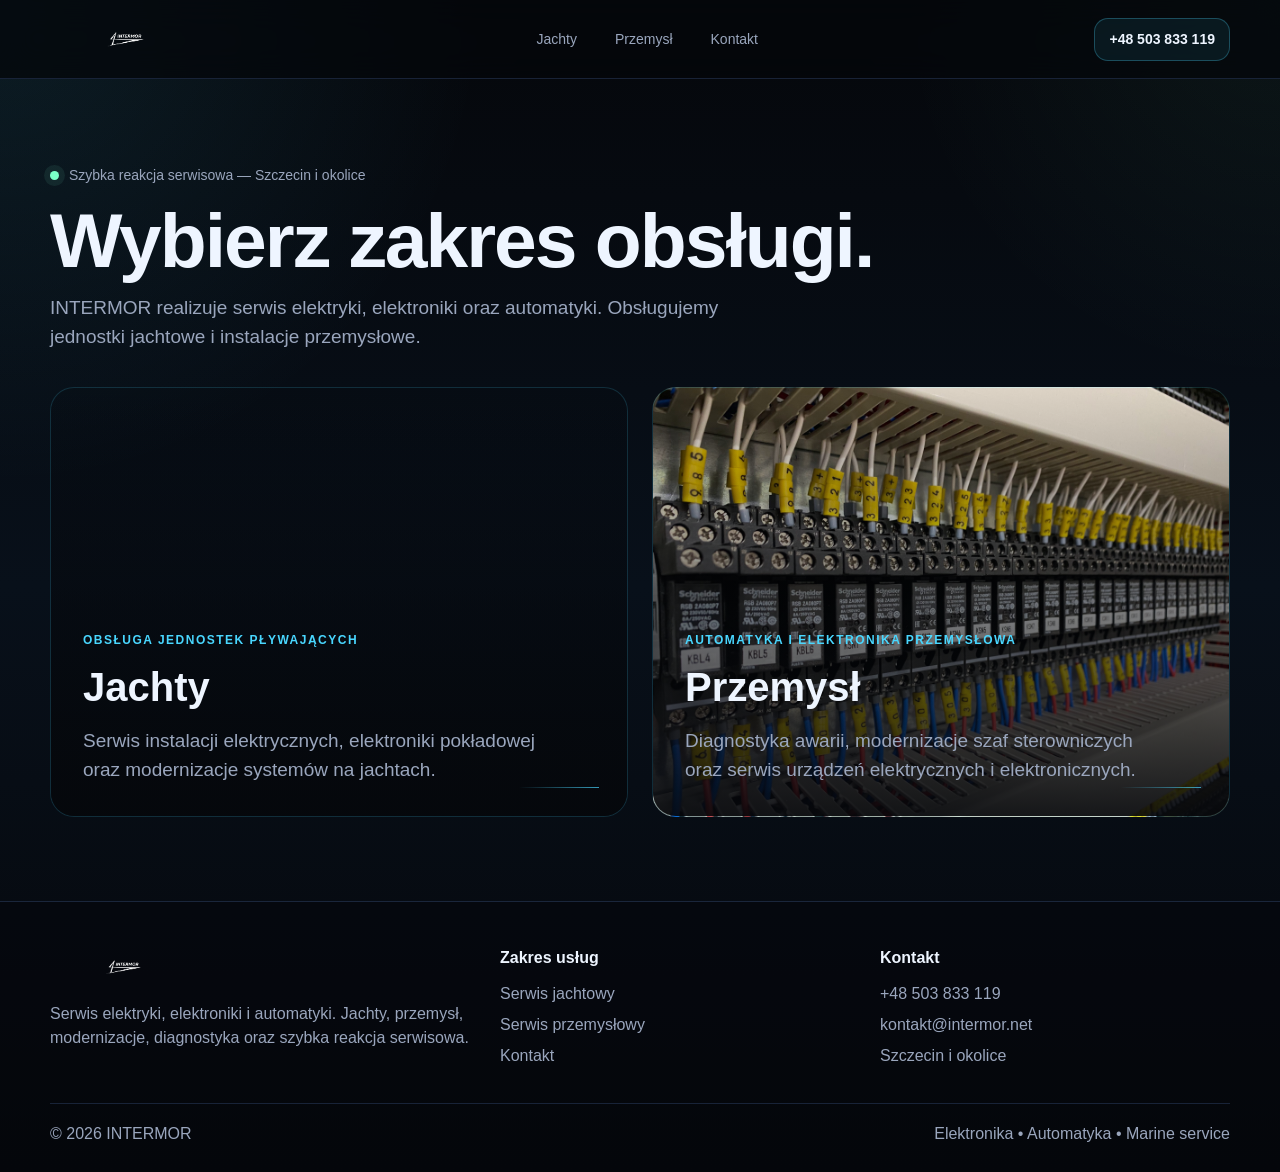
==== index.html @ e2432058 "Refactor header and footer for branding and clarity Updated branding and service descriptions in the" ====
<!DOCTYPE html>
<html lang="pl">
<head>
  <meta charset="UTF-8">
  <meta name="viewport" content="width=device-width,initial-scale=1">
  <title>INTERMOR — serwis jachtowy i przemysłowy Szczecin</title>
  <meta name="description" content="INTERMOR — serwis elektryki, elektroniki i automatyki w Szczecinie. Obsługa jachtów oraz przemysłu.">
  <link rel="stylesheet" href="styles.css">
  <link rel="icon" href="logo.png">
</head>
<body>

<header class="topbar">
  <div class="container nav">

    <a class="brand" href="index.html" aria-label="INTERMOR">
      <img src="logo.png" alt="INTERMOR">
    </a>

    <nav class="menu">
      <a href="jachty.html">Jachty</a>
      <a href="przemysl.html">Przemysł</a>
      <a href="kontakt.html">Kontakt</a>
    </nav>

    <div class="nav-contact">
      <a class="nav-phone" href="tel:+48503833119">+48 503 833 119</a>
    </div>

  </div>
</header>

<main class="hero">
  <div class="container">

    <div class="hero-top">
      <span class="status-dot"></span>
      <span>Szybka reakcja serwisowa — Szczecin i okolice</span>
    </div>

    <h1>Wybierz zakres obsługi.</h1>

    <p>
      INTERMOR realizuje serwis elektryki, elektroniki oraz automatyki.
      Obsługujemy jednostki jachtowe i instalacje przemysłowe.
    </p>

    <div class="choice-grid">

      <a class="choice yacht" href="jachty.html">
        <div class="choice-content">
          <small>Obsługa jednostek pływających</small>
          <h2>Jachty</h2>
          <p>Serwis instalacji elektrycznych, elektroniki pokładowej oraz modernizacje systemów na jachtach.</p>

          <div class="choice-action">
            <span class="btn">Przechodzę do serwisu jachtów</span>
          </div>
        </div>
      </a>

      <a class="choice industry" href="przemysl.html">
        <div class="choice-content">
          <small>Automatyka i elektronika przemysłowa</small>
          <h2>Przemysł</h2>
          <p>Diagnostyka awarii, modernizacje szaf sterowniczych oraz serwis urządzeń elektrycznych i elektronicznych.</p>

          <div class="choice-action">
            <span class="btn">Przechodzę do serwisu automatyki przemysłowej</span>
          </div>
        </div>
      </a>

    </div>

  </div>
</main>

<footer class="footer">
  <div class="container">

    <div class="footer-grid">

      <div>
        <img class="footer-logo" src="logo.png" alt="INTERMOR">
        <p>
          Serwis elektryki, elektroniki i automatyki.
          Jachty, przemysł, modernizacje, diagnostyka oraz szybka reakcja serwisowa.
        </p>
      </div>

      <div>
        <h4>Zakres usług</h4>
        <a href="jachty.html">Serwis jachtowy</a>
        <a href="przemysl.html">Serwis przemysłowy</a>
        <a href="kontakt.html">Kontakt</a>
      </div>

      <div>
        <h4>Kontakt</h4>
        <a href="tel:+48503833119">+48 503 833 119</a>
        <a href="mailto:kontakt@intermor.net">kontakt@intermor.net</a>
        <p>Szczecin i okolice</p>
      </div>

    </div>

    <div class="footer-bottom">
      <span>© 2026 INTERMOR</span>
      <span>Elektronika • Automatyka • Marine service</span>
    </div>

  </div>
</footer>

<script src="script.js"></script>
</body>
</html>
---- styles.css ----
:root{
  --bg:#05070b;
  --panel:#0c111b;
  --panel2:#101827;
  --text:#eef5ff;
  --muted:#9aa6bd;
  --line:#22304a;
  --accent:#49d7ff;
  --accent2:#7bffc8;
  --max:1180px;
  --radius:24px;
}

*{
  box-sizing:border-box;
}

html{
  scroll-behavior:smooth;
}

body{
  margin:0;
  font-family:Inter,Segoe UI,Arial,sans-serif;
  color:var(--text);
  background:
    radial-gradient(circle at top left, rgba(73,215,255,.10), transparent 28%),
    radial-gradient(circle at 100% 0%, rgba(123,255,200,.06), transparent 22%),
    linear-gradient(180deg,#05070b,#08101a 50%,#05070b);
  line-height:1.5;
}

a{
  text-decoration:none;
  color:inherit;
}

img{
  display:block;
  max-width:100%;
}

.container{
  width:min(var(--max), calc(100% - 36px));
  margin:auto;
}

/* TOPBAR */

.topbar{
  position:sticky;
  top:0;
  z-index:100;
  backdrop-filter:blur(16px);
  background:rgba(5,7,11,.76);
  border-bottom:1px solid rgba(34,48,74,.7);
}

.nav{
  min-height:78px;
  display:flex;
  align-items:center;
  justify-content:space-between;
  gap:20px;
}

.brand{
  display:flex;
  align-items:center;
  gap:14px;
}

.brand img{
  width:150px;
  height:44px;
  object-fit:contain;
}

.menu{
  display:flex;
  align-items:center;
  gap:8px;
  flex-wrap:wrap;
}

.menu a{
  padding:10px 14px;
  border-radius:14px;
  font-size:14px;
  color:var(--muted);
  transition:.25s ease;
  border:1px solid transparent;
}

.menu a:hover,
.menu a.active{
  color:var(--text);
  background:rgba(73,215,255,.08);
  border-color:rgba(73,215,255,.18);
}

.nav-contact{
  display:flex;
  align-items:center;
  gap:10px;
}

.nav-phone{
  padding:10px 14px;
  border-radius:14px;
  font-size:14px;
  font-weight:800;
  border:1px solid rgba(73,215,255,.28);
  background:rgba(73,215,255,.08);
}

/* HERO */

.hero{
  min-height:calc(100vh - 78px);
  display:flex;
  align-items:center;
  padding:70px 0;
}

.hero-top{
  display:inline-flex;
  align-items:center;
  gap:10px;
  color:var(--muted);
  font-size:14px;
  margin-bottom:18px;
}

.status-dot{
  width:9px;
  height:9px;
  border-radius:50%;
  background:var(--accent2);
  box-shadow:0 0 0 6px rgba(123,255,200,.08);
}

.hero h1{
  font-size:clamp(42px,6vw,82px);
  line-height:.95;
  letter-spacing:-2px;
  margin:0 0 18px;
  max-width:900px;
}

.hero p{
  color:var(--muted);
  font-size:19px;
  max-width:720px;
  margin:0 0 36px;
}

/* CHOICE */

.choice-grid{
  display:grid;
  grid-template-columns:1fr 1fr;
  gap:24px;
}

.choice{
  min-height:430px;
  border-radius:var(--radius);
  overflow:hidden;
  position:relative;
  display:flex;
  align-items:flex-end;
  border:1px solid rgba(73,215,255,.16);
  transition:.35s ease;
}

.choice:hover{
  transform:translateY(-6px);
  border-color:rgba(73,215,255,.45);
}

.choice::before{
  content:"";
  position:absolute;
  inset:0;
  background:linear-gradient(180deg, rgba(0,0,0,.08), rgba(5,7,11,.92));
  z-index:1;
  transition:.35s ease;
}

.choice:hover::before{
  background:linear-gradient(180deg, rgba(0,0,0,.18), rgba(5,7,11,.96));
}

.choice::after{
  content:"";
  position:absolute;
  inset:auto 28px 28px auto;
  width:80px;
  height:1px;
  background:linear-gradient(90deg,transparent,var(--accent));
  z-index:2;
  opacity:.7;
}

.choice.yacht{
  background:url("img/yacht.jpg") center/cover no-repeat;
}

.choice.industry{
  background:url("img/industry.jpg") center/cover no-repeat;
}

.choice-content{
  position:relative;
  z-index:2;
  width:100%;
  padding:32px;
}

.choice small{
  display:block;
  color:var(--accent);
  text-transform:uppercase;
  letter-spacing:1.5px;
  font-size:12px;
  font-weight:800;
  margin-bottom:8px;
}

.choice h2{
  font-size:40px;
  margin:0 0 10px;
}

.choice p{
  color:var(--muted);
  margin:0;
  max-width:480px;
}

.choice-action{
  opacity:0;
  transform:translateY(14px);
  max-height:0;
  overflow:hidden;
  transition:.35s ease;
  margin-top:0;
}

.choice:hover .choice-action{
  opacity:1;
  transform:translateY(0);
  max-height:90px;
  margin-top:22px;
}

/* BUTTON */

.btn{
  min-height:50px;
  display:inline-flex;
  align-items:center;
  justify-content:center;
  padding:0 18px;
  border-radius:16px;
  font-weight:800;
  background:linear-gradient(135deg, rgba(73,215,255,.18), rgba(123,255,200,.12));
  border:1px solid rgba(73,215,255,.35);
  transition:.25s ease;
}

.btn:hover{
  transform:translateY(-2px);
}

/* SECTION */

.section{
  padding:90px 0;
}

.section-head{
  max-width:760px;
  margin-bottom:30px;
}

.section-head small{
  color:var(--accent);
  text-transform:uppercase;
  letter-spacing:1.4px;
  font-weight:800;
}

.section-head h1,
.section-head h2{
  font-size:clamp(36px,5vw,60px);
  line-height:1.02;
  letter-spacing:-1.5px;
  margin:10px 0 14px;
}

.section-head p{
  margin:0;
  color:var(--muted);
  font-size:18px;
}

/* CARDS */

.cards{
  display:grid;
  grid-template-columns:repeat(3,1fr);
  gap:18px;
}

.card{
  background:linear-gradient(180deg, rgba(16,24,39,.82), rgba(12,17,27,.96));
  border:1px solid rgba(34,48,74,.9);
  border-radius:var(--radius);
  padding:26px;
  transition:.25s ease;
}

.card:hover{
  transform:translateY(-3px);
  border-color:rgba(73,215,255,.22);
}

.card h3{
  margin:0 0 10px;
  font-size:24px;
}

.card p{
  margin:0;
  color:var(--muted);
}

/* MINI PROCESS */

.process{
  display:grid;
  grid-template-columns:repeat(4,1fr);
  gap:14px;
  margin-top:22px;
}

.step{
  padding:18px;
  border-radius:18px;
  background:rgba(255,255,255,.03);
  border:1px solid rgba(34,48,74,.8);
}

.step strong{
  display:block;
  color:var(--accent);
  margin-bottom:6px;
}

.step span{
  color:var(--muted);
  font-size:14px;
}

/* CTA */

.cta{
  border-radius:30px;
  overflow:hidden;
  padding:40px;
  border:1px solid rgba(73,215,255,.18);
  background:
    linear-gradient(90deg, rgba(5,7,11,.92), rgba(5,7,11,.68)),
    url("img/contact.jpg") center/cover no-repeat;
}

.cta h2{
  margin:0 0 12px;
  font-size:clamp(32px,4vw,52px);
  line-height:1.03;
}

.cta p{
  margin:0 0 24px;
  color:var(--muted);
  font-size:18px;
  max-width:700px;
}

/* CONTACT */

.contact-box{
  display:grid;
  grid-template-columns:1fr 1fr;
  gap:18px;
}

.contact-item{
  padding:24px;
  border-radius:22px;
  background:rgba(255,255,255,.03);
  border:1px solid rgba(34,48,74,.9);
  transition:.25s ease;
}

.contact-item:hover{
  border-color:rgba(73,215,255,.25);
}

.contact-item span{
  display:block;
  color:var(--muted);
  font-size:12px;
  text-transform:uppercase;
  letter-spacing:1px;
}

.contact-item strong{
  display:block;
  margin-top:8px;
  font-size:26px;
}

/* FOOTER */

.footer{
  border-top:1px solid rgba(34,48,74,.75);
  padding:44px 0 26px;
  background:rgba(5,7,11,.55);
  color:var(--muted);
}

.footer-grid{
  display:grid;
  grid-template-columns:1.2fr 1fr 1fr;
  gap:30px;
  margin-bottom:28px;
}

.footer-logo{
  width:145px;
  height:42px;
  object-fit:contain;
  margin-bottom:14px;
}

.footer h3,
.footer h4{
  margin:0 0 12px;
  color:var(--text);
}

.footer p{
  margin:0;
  max-width:420px;
}

.footer a{
  display:block;
  margin:7px 0;
}

.footer a:hover{
  color:var(--text);
}

.footer-bottom{
  border-top:1px solid rgba(34,48,74,.7);
  padding-top:18px;
  display:flex;
  justify-content:space-between;
  gap:16px;
  flex-wrap:wrap;
}

/* RESPONSIVE */

@media(max-width:1000px){
  .nav-contact{
    display:none;
  }

  .process{
    grid-template-columns:1fr 1fr;
  }
}

@media(max-width:900px){
  .choice-grid,
  .cards,
  .contact-box,
  .footer-grid{
    grid-template-columns:1fr;
  }

  .nav{
    flex-direction:column;
    align-items:flex-start;
    padding:14px 0;
  }

  .hero{
    padding:50px 0;
  }

  .choice{
    min-height:360px;
  }

  .brand img{
    width:140px;
  }
}

@media(max-width:600px){
  .process{
    grid-template-columns:1fr;
  }

  .hero h1{
    font-size:42px;
  }

  .choice h2{
    font-size:34px;
  }
}
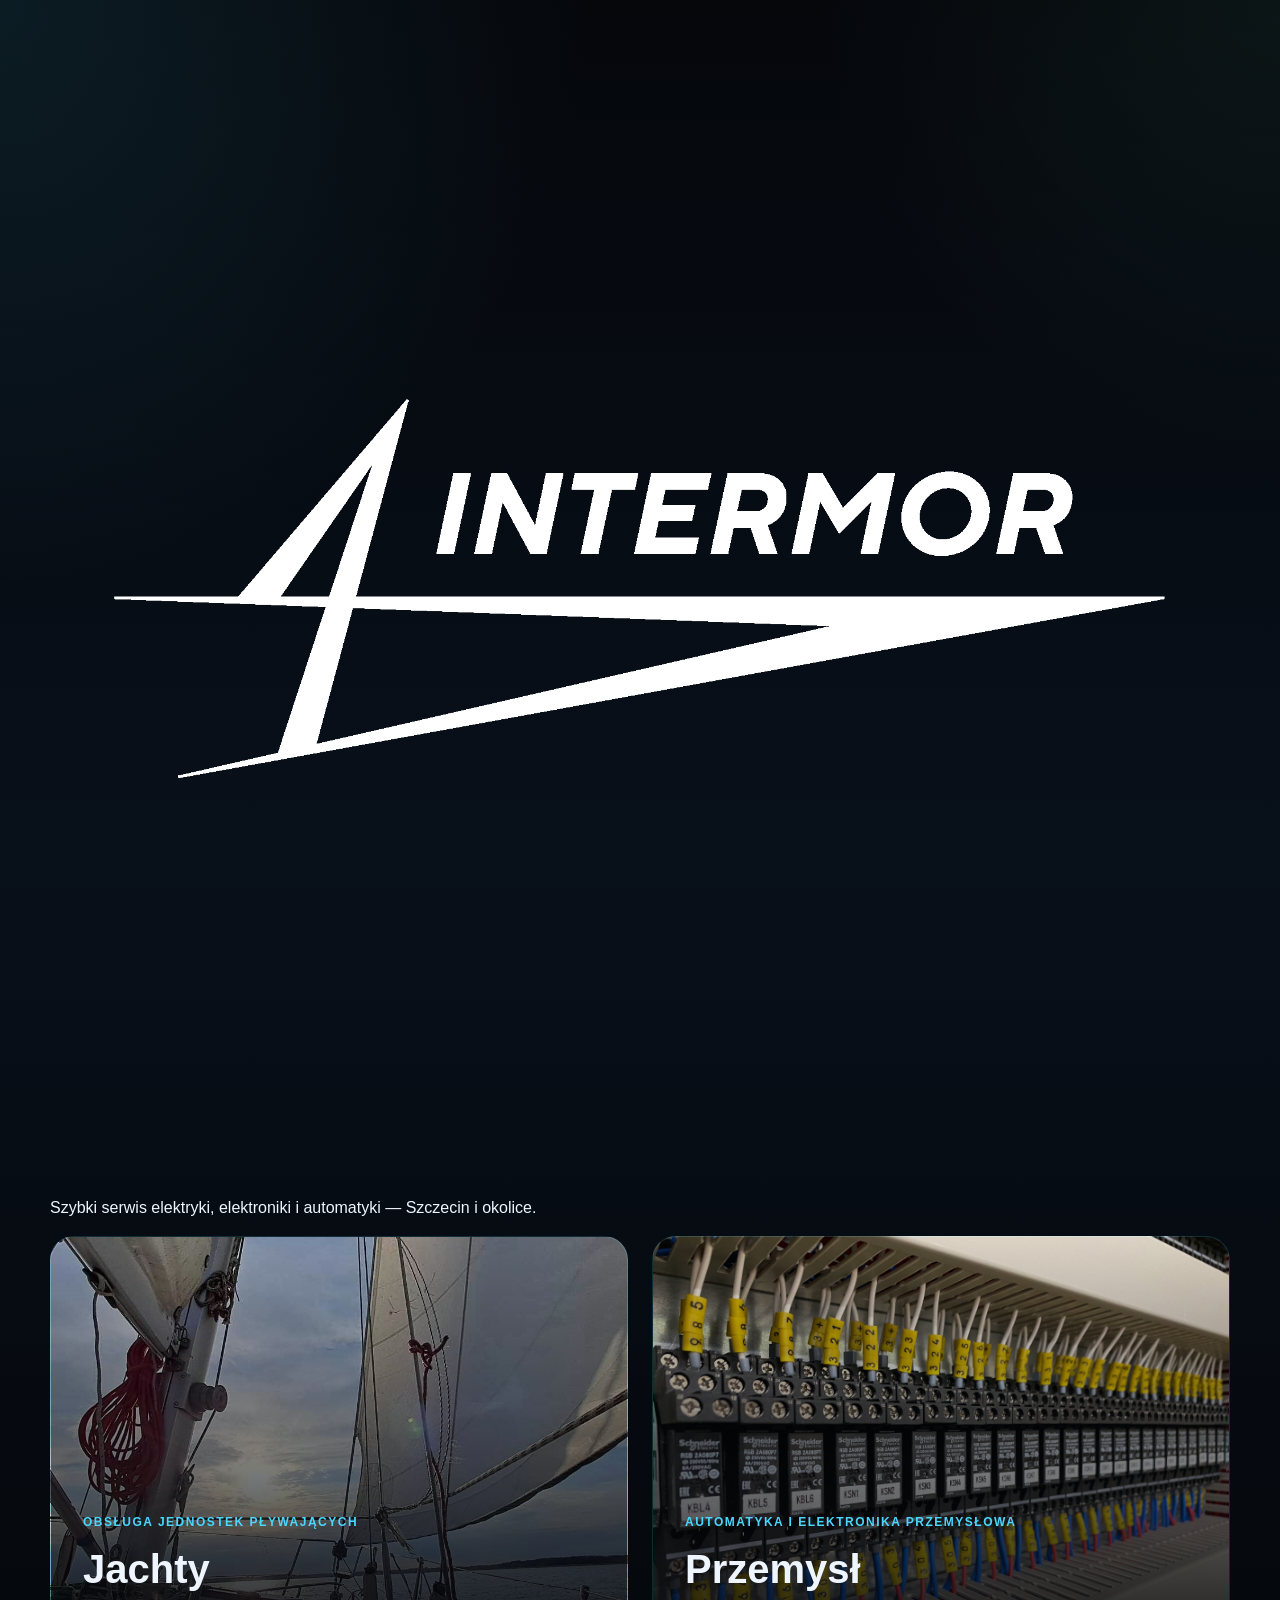
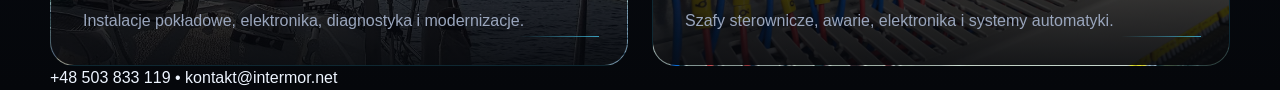
==== commit f2a8a8d7: "Refactor index.html by removing header and footer Removed header and footer sections, updated servic" ====
--- a/index.html
+++ b/index.html
@@ -10,40 +10,13 @@
 </head>
 <body>
 
-<header class="topbar">
-  <div class="container nav">
-
-    <a class="brand" href="index.html" aria-label="INTERMOR">
-      <img src="logo.png" alt="INTERMOR">
-    </a>
-
-    <nav class="menu">
-      <a href="jachty.html">Jachty</a>
-      <a href="przemysl.html">Przemysł</a>
-      <a href="kontakt.html">Kontakt</a>
-    </nav>
-
-    <div class="nav-contact">
-      <a class="nav-phone" href="tel:+48503833119">+48 503 833 119</a>
-    </div>
-
-  </div>
-</header>
-
-<main class="hero">
+<main class="start-screen">
   <div class="container">
 
-    <div class="hero-top">
-      <span class="status-dot"></span>
-      <span>Szybka reakcja serwisowa — Szczecin i okolice</span>
+    <div class="center-logo">
+      <img src="logo.png" alt="INTERMOR">
+      <p>Szybki serwis elektryki, elektroniki i automatyki — Szczecin i okolice.</p>
     </div>
-
-    <h1>Wybierz zakres obsługi.</h1>
-
-    <p>
-      INTERMOR realizuje serwis elektryki, elektroniki oraz automatyki.
-      Obsługujemy jednostki jachtowe i instalacje przemysłowe.
-    </p>
 
     <div class="choice-grid">
 
@@ -51,8 +24,7 @@
         <div class="choice-content">
           <small>Obsługa jednostek pływających</small>
           <h2>Jachty</h2>
-          <p>Serwis instalacji elektrycznych, elektroniki pokładowej oraz modernizacje systemów na jachtach.</p>
-
+          <p>Instalacje pokładowe, elektronika, diagnostyka i modernizacje.</p>
           <div class="choice-action">
             <span class="btn">Przechodzę do serwisu jachtów</span>
           </div>
@@ -63,8 +35,7 @@
         <div class="choice-content">
           <small>Automatyka i elektronika przemysłowa</small>
           <h2>Przemysł</h2>
-          <p>Diagnostyka awarii, modernizacje szaf sterowniczych oraz serwis urządzeń elektrycznych i elektronicznych.</p>
-
+          <p>Szafy sterownicze, awarie, elektronika i systemy automatyki.</p>
           <div class="choice-action">
             <span class="btn">Przechodzę do serwisu automatyki przemysłowej</span>
           </div>
@@ -73,46 +44,14 @@
 
     </div>
 
+    <div class="quick-contact">
+      <a href="tel:+48503833119">+48 503 833 119</a>
+      <span>•</span>
+      <a href="mailto:kontakt@intermor.net">kontakt@intermor.net</a>
+    </div>
+
   </div>
 </main>
 
-<footer class="footer">
-  <div class="container">
-
-    <div class="footer-grid">
-
-      <div>
-        <img class="footer-logo" src="logo.png" alt="INTERMOR">
-        <p>
-          Serwis elektryki, elektroniki i automatyki.
-          Jachty, przemysł, modernizacje, diagnostyka oraz szybka reakcja serwisowa.
-        </p>
-      </div>
-
-      <div>
-        <h4>Zakres usług</h4>
-        <a href="jachty.html">Serwis jachtowy</a>
-        <a href="przemysl.html">Serwis przemysłowy</a>
-        <a href="kontakt.html">Kontakt</a>
-      </div>
-
-      <div>
-        <h4>Kontakt</h4>
-        <a href="tel:+48503833119">+48 503 833 119</a>
-        <a href="mailto:kontakt@intermor.net">kontakt@intermor.net</a>
-        <p>Szczecin i okolice</p>
-      </div>
-
-    </div>
-
-    <div class="footer-bottom">
-      <span>© 2026 INTERMOR</span>
-      <span>Elektronika • Automatyka • Marine service</span>
-    </div>
-
-  </div>
-</footer>
-
-<script src="script.js"></script>
 </body>
 </html>
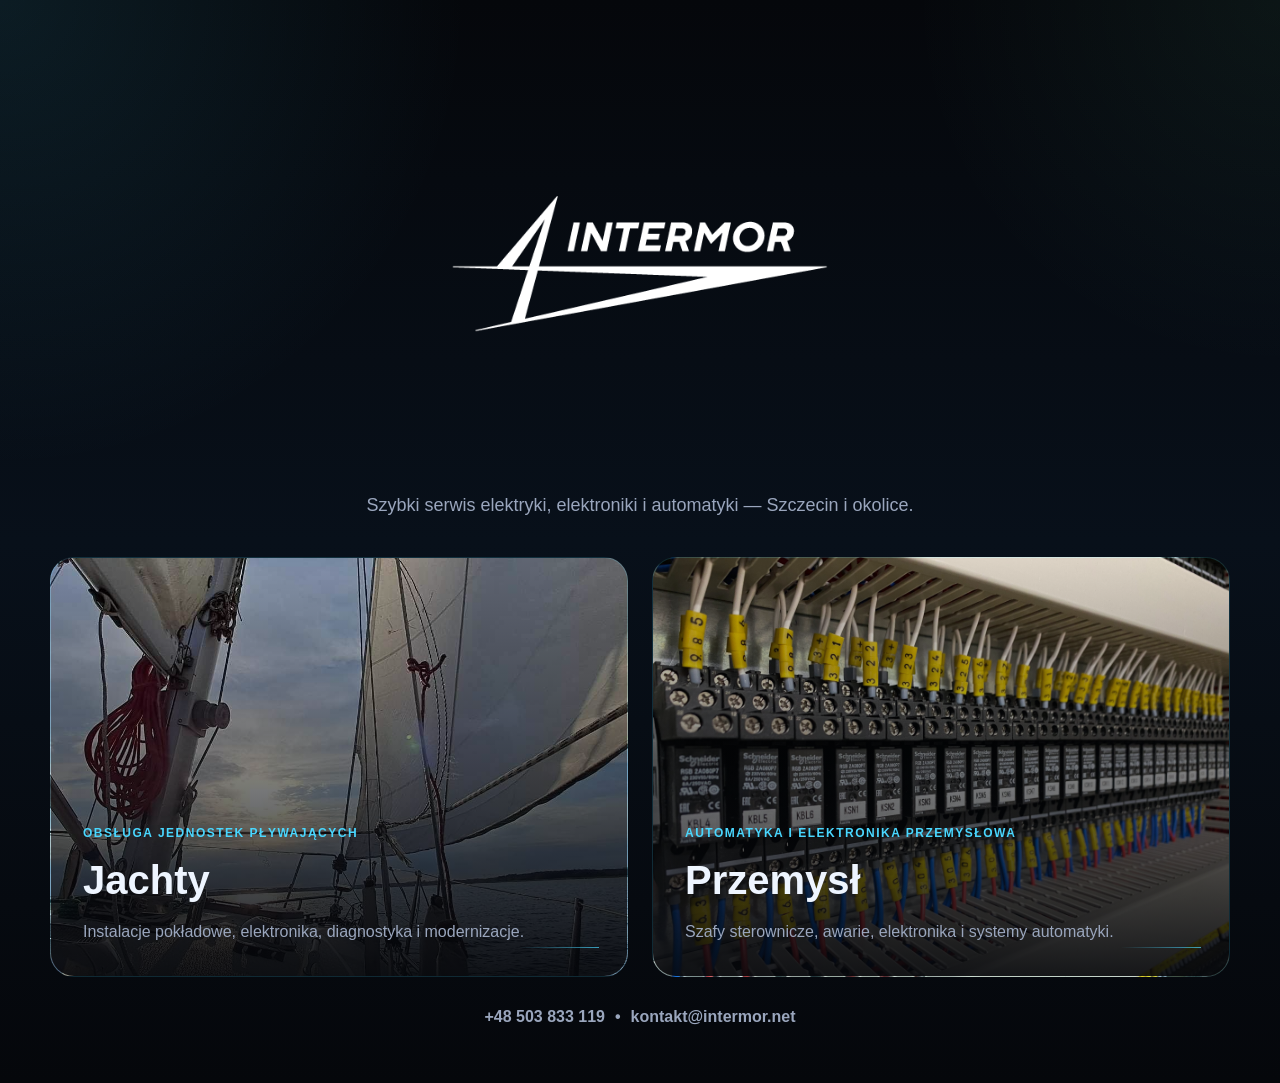
==== commit b85bba11: "Add class 'home' to body element" ====
--- a/index.html
+++ b/index.html
@@ -8,7 +8,7 @@
   <link rel="stylesheet" href="styles.css">
   <link rel="icon" href="logo.png">
 </head>
-<body>
+<body class="home">
 
 <main class="start-screen">
   <div class="container">
--- a/styles.css
+++ b/styles.css
@@ -1,7 +1,6 @@
 :root{
   --bg:#05070b;
   --panel:#0c111b;
-  --panel2:#101827;
   --text:#eef5ff;
   --muted:#9aa6bd;
   --line:#22304a;
@@ -11,13 +10,7 @@
   --radius:24px;
 }
 
-*{
-  box-sizing:border-box;
-}
-
-html{
-  scroll-behavior:smooth;
-}
+*{box-sizing:border-box}
 
 body{
   margin:0;
@@ -36,8 +29,8 @@
 }
 
 img{
-  display:block;
   max-width:100%;
+  display:block;
 }
 
 .container{
@@ -45,7 +38,34 @@
   margin:auto;
 }
 
-/* TOPBAR */
+/* START SCREEN */
+
+.start-screen{
+  min-height:100vh;
+  display:flex;
+  align-items:center;
+  padding:54px 0;
+}
+
+.center-logo{
+  text-align:center;
+  margin-bottom:38px;
+}
+
+.center-logo img{
+  width:min(420px, 80vw);
+  margin:0 auto 18px;
+  object-fit:contain;
+}
+
+.center-logo p{
+  margin:0 auto;
+  color:var(--muted);
+  font-size:18px;
+  max-width:620px;
+}
+
+/* NAVBAR PODSTRON */
 
 .topbar{
   position:sticky;
@@ -67,7 +87,6 @@
 .brand{
   display:flex;
   align-items:center;
-  gap:14px;
 }
 
 .brand img{
@@ -88,8 +107,8 @@
   border-radius:14px;
   font-size:14px;
   color:var(--muted);
+  border:1px solid transparent;
   transition:.25s ease;
-  border:1px solid transparent;
 }
 
 .menu a:hover,
@@ -102,7 +121,6 @@
 .nav-contact{
   display:flex;
   align-items:center;
-  gap:10px;
 }
 
 .nav-phone{
@@ -114,48 +132,7 @@
   background:rgba(73,215,255,.08);
 }
 
-/* HERO */
-
-.hero{
-  min-height:calc(100vh - 78px);
-  display:flex;
-  align-items:center;
-  padding:70px 0;
-}
-
-.hero-top{
-  display:inline-flex;
-  align-items:center;
-  gap:10px;
-  color:var(--muted);
-  font-size:14px;
-  margin-bottom:18px;
-}
-
-.status-dot{
-  width:9px;
-  height:9px;
-  border-radius:50%;
-  background:var(--accent2);
-  box-shadow:0 0 0 6px rgba(123,255,200,.08);
-}
-
-.hero h1{
-  font-size:clamp(42px,6vw,82px);
-  line-height:.95;
-  letter-spacing:-2px;
-  margin:0 0 18px;
-  max-width:900px;
-}
-
-.hero p{
-  color:var(--muted);
-  font-size:19px;
-  max-width:720px;
-  margin:0 0 36px;
-}
-
-/* CHOICE */
+/* WYBÓR */
 
 .choice-grid{
   display:grid;
@@ -164,7 +141,7 @@
 }
 
 .choice{
-  min-height:430px;
+  min-height:420px;
   border-radius:var(--radius);
   overflow:hidden;
   position:relative;
@@ -255,8 +232,6 @@
   margin-top:22px;
 }
 
-/* BUTTON */
-
 .btn{
   min-height:50px;
   display:inline-flex;
@@ -270,11 +245,21 @@
   transition:.25s ease;
 }
 
-.btn:hover{
-  transform:translateY(-2px);
-}
-
-/* SECTION */
+.quick-contact{
+  display:flex;
+  justify-content:center;
+  gap:10px;
+  flex-wrap:wrap;
+  margin-top:28px;
+  color:var(--muted);
+  font-weight:700;
+}
+
+.quick-contact a:hover{
+  color:var(--text);
+}
+
+/* PODSTRONY */
 
 .section{
   padding:90px 0;
@@ -292,8 +277,7 @@
   font-weight:800;
 }
 
-.section-head h1,
-.section-head h2{
+.section-head h1{
   font-size:clamp(36px,5vw,60px);
   line-height:1.02;
   letter-spacing:-1.5px;
@@ -305,8 +289,6 @@
   color:var(--muted);
   font-size:18px;
 }
-
-/* CARDS */
 
 .cards{
   display:grid;
@@ -337,8 +319,6 @@
   color:var(--muted);
 }
 
-/* MINI PROCESS */
-
 .process{
   display:grid;
   grid-template-columns:repeat(4,1fr);
@@ -364,11 +344,8 @@
   font-size:14px;
 }
 
-/* CTA */
-
 .cta{
   border-radius:30px;
-  overflow:hidden;
   padding:40px;
   border:1px solid rgba(73,215,255,.18);
   background:
@@ -389,8 +366,6 @@
   max-width:700px;
 }
 
-/* CONTACT */
-
 .contact-box{
   display:grid;
   grid-template-columns:1fr 1fr;
@@ -402,11 +377,6 @@
   border-radius:22px;
   background:rgba(255,255,255,.03);
   border:1px solid rgba(34,48,74,.9);
-  transition:.25s ease;
-}
-
-.contact-item:hover{
-  border-color:rgba(73,215,255,.25);
 }
 
 .contact-item span{
@@ -446,7 +416,6 @@
   margin-bottom:14px;
 }
 
-.footer h3,
 .footer h4{
   margin:0 0 12px;
   color:var(--text);
@@ -475,7 +444,7 @@
   flex-wrap:wrap;
 }
 
-/* RESPONSIVE */
+/* MOBILE */
 
 @media(max-width:1000px){
   .nav-contact{
@@ -501,10 +470,6 @@
     padding:14px 0;
   }
 
-  .hero{
-    padding:50px 0;
-  }
-
   .choice{
     min-height:360px;
   }
@@ -519,8 +484,8 @@
     grid-template-columns:1fr;
   }
 
-  .hero h1{
-    font-size:42px;
+  .center-logo img{
+    width:300px;
   }
 
   .choice h2{
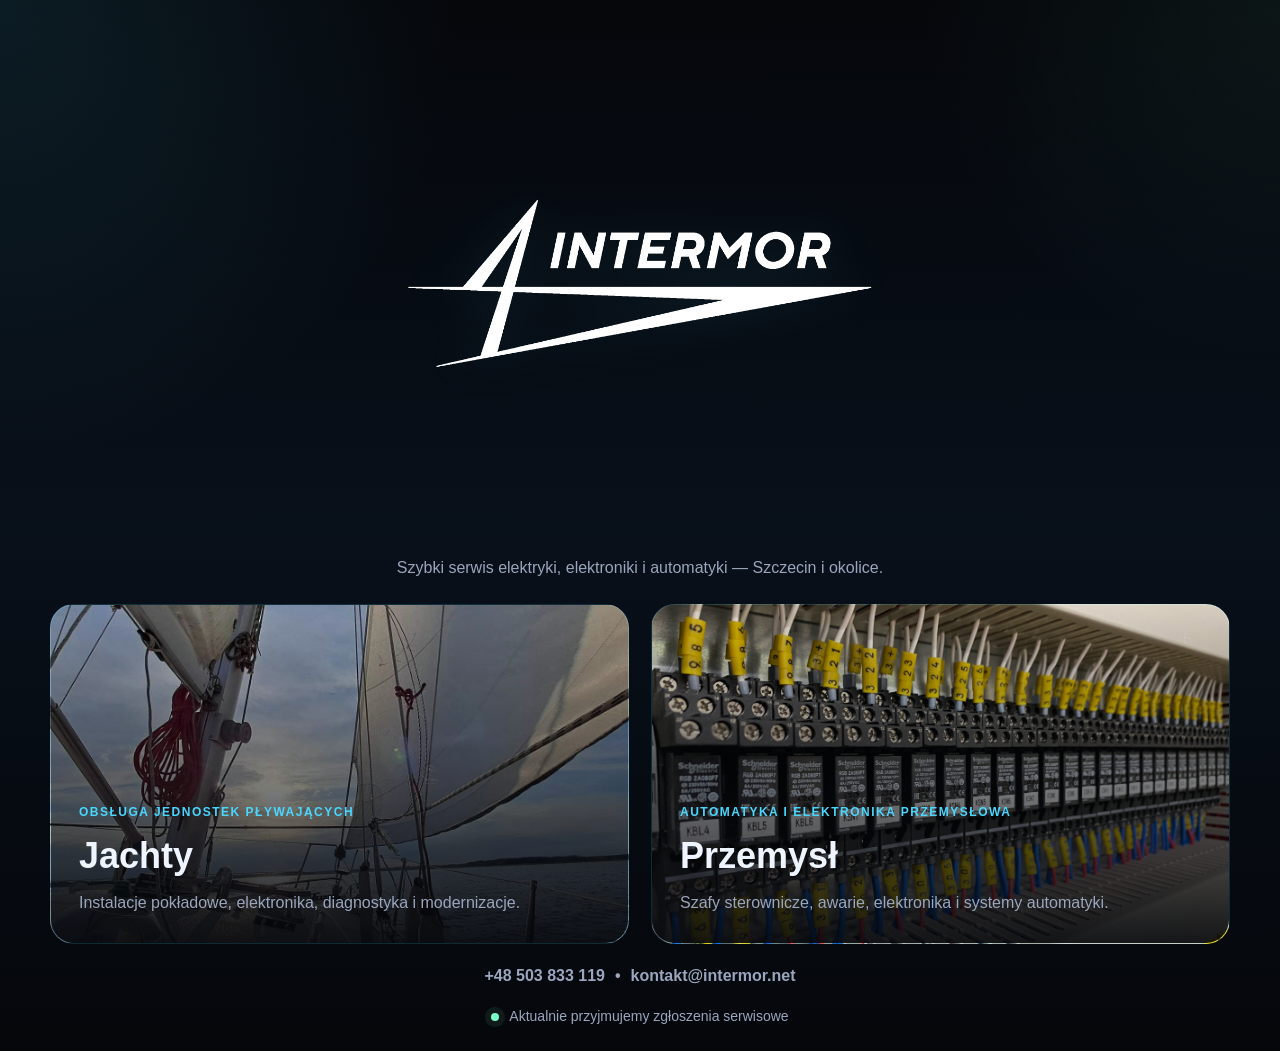
==== commit 1b80a024: "Add service status message to index.html" ====
--- a/index.html
+++ b/index.html
@@ -50,6 +50,10 @@
       <a href="mailto:kontakt@intermor.net">kontakt@intermor.net</a>
     </div>
 
+    <div class="service-status">
+      Aktualnie przyjmujemy zgłoszenia serwisowe
+    </div>
+
   </div>
 </main>
 
--- a/styles.css
+++ b/styles.css
@@ -23,49 +23,43 @@
   line-height:1.5;
 }
 
-a{
-  text-decoration:none;
-  color:inherit;
-}
-
-img{
-  max-width:100%;
-  display:block;
-}
+a{text-decoration:none;color:inherit}
+img{max-width:100%;display:block}
 
 .container{
   width:min(var(--max), calc(100% - 36px));
   margin:auto;
 }
 
-/* START SCREEN */
+/* START */
 
 .start-screen{
   min-height:100vh;
   display:flex;
   align-items:center;
-  padding:54px 0;
+  padding:24px 0;
 }
 
 .center-logo{
   text-align:center;
-  margin-bottom:38px;
+  margin-bottom:24px;
 }
 
 .center-logo img{
-  width:min(420px, 80vw);
-  margin:0 auto 18px;
+  width:min(520px, 92vw);
+  margin:0 auto 12px;
   object-fit:contain;
+  filter:drop-shadow(0 0 22px rgba(73,215,255,.10));
 }
 
 .center-logo p{
   margin:0 auto;
   color:var(--muted);
-  font-size:18px;
+  font-size:16px;
   max-width:620px;
 }
 
-/* NAVBAR PODSTRON */
+/* NAV */
 
 .topbar{
   position:sticky;
@@ -77,7 +71,7 @@
 }
 
 .nav{
-  min-height:78px;
+  min-height:82px;
   display:flex;
   align-items:center;
   justify-content:space-between;
@@ -90,9 +84,16 @@
 }
 
 .brand img{
-  width:150px;
-  height:44px;
+  width:210px;
+  height:60px;
   object-fit:contain;
+  filter:drop-shadow(0 0 18px rgba(73,215,255,.08));
+  transition:.25s ease;
+}
+
+.brand img:hover{
+  transform:translateY(-1px);
+  filter:drop-shadow(0 0 22px rgba(73,215,255,.16));
 }
 
 .menu{
@@ -116,11 +117,6 @@
   color:var(--text);
   background:rgba(73,215,255,.08);
   border-color:rgba(73,215,255,.18);
-}
-
-.nav-contact{
-  display:flex;
-  align-items:center;
 }
 
 .nav-phone{
@@ -132,16 +128,16 @@
   background:rgba(73,215,255,.08);
 }
 
-/* WYBÓR */
+/* CHOICE */
 
 .choice-grid{
   display:grid;
   grid-template-columns:1fr 1fr;
-  gap:24px;
+  gap:22px;
 }
 
 .choice{
-  min-height:420px;
+  min-height:clamp(260px, 42vh, 340px);
   border-radius:var(--radius);
   overflow:hidden;
   position:relative;
@@ -152,7 +148,7 @@
 }
 
 .choice:hover{
-  transform:translateY(-6px);
+  transform:translateY(-5px);
   border-color:rgba(73,215,255,.45);
 }
 
@@ -169,17 +165,6 @@
   background:linear-gradient(180deg, rgba(0,0,0,.18), rgba(5,7,11,.96));
 }
 
-.choice::after{
-  content:"";
-  position:absolute;
-  inset:auto 28px 28px auto;
-  width:80px;
-  height:1px;
-  background:linear-gradient(90deg,transparent,var(--accent));
-  z-index:2;
-  opacity:.7;
-}
-
 .choice.yacht{
   background:url("img/yacht.jpg") center/cover no-repeat;
 }
@@ -192,7 +177,7 @@
   position:relative;
   z-index:2;
   width:100%;
-  padding:32px;
+  padding:28px;
 }
 
 .choice small{
@@ -206,8 +191,8 @@
 }
 
 .choice h2{
-  font-size:40px;
-  margin:0 0 10px;
+  font-size:36px;
+  margin:0 0 8px;
 }
 
 .choice p{
@@ -218,22 +203,21 @@
 
 .choice-action{
   opacity:0;
-  transform:translateY(14px);
+  transform:translateY(12px);
   max-height:0;
   overflow:hidden;
   transition:.35s ease;
-  margin-top:0;
 }
 
 .choice:hover .choice-action{
   opacity:1;
   transform:translateY(0);
-  max-height:90px;
-  margin-top:22px;
+  max-height:80px;
+  margin-top:18px;
 }
 
 .btn{
-  min-height:50px;
+  min-height:48px;
   display:inline-flex;
   align-items:center;
   justify-content:center;
@@ -245,12 +229,16 @@
   transition:.25s ease;
 }
 
+.btn:hover{
+  transform:translateY(-2px);
+}
+
 .quick-contact{
   display:flex;
   justify-content:center;
   gap:10px;
   flex-wrap:wrap;
-  margin-top:28px;
+  margin-top:20px;
   color:var(--muted);
   font-weight:700;
 }
@@ -259,7 +247,26 @@
   color:var(--text);
 }
 
-/* PODSTRONY */
+.service-status{
+  display:flex;
+  justify-content:center;
+  align-items:center;
+  gap:10px;
+  margin-top:18px;
+  color:var(--muted);
+  font-size:14px;
+}
+
+.service-status::before{
+  content:"";
+  width:8px;
+  height:8px;
+  border-radius:50%;
+  background:var(--accent2);
+  box-shadow:0 0 0 6px rgba(123,255,200,.08);
+}
+
+/* SECTIONS */
 
 .section{
   padding:90px 0;
@@ -301,12 +308,6 @@
   border:1px solid rgba(34,48,74,.9);
   border-radius:var(--radius);
   padding:26px;
-  transition:.25s ease;
-}
-
-.card:hover{
-  transform:translateY(-3px);
-  border-color:rgba(73,215,255,.22);
 }
 
 .card h3{
@@ -396,64 +397,86 @@
 /* FOOTER */
 
 .footer{
+  position:relative;
   border-top:1px solid rgba(34,48,74,.75);
-  padding:44px 0 26px;
-  background:rgba(5,7,11,.55);
-  color:var(--muted);
+  padding:60px 0 26px;
+  background:
+    linear-gradient(180deg, rgba(5,7,11,.25), rgba(5,7,11,.82));
+  color:var(--muted);
+  overflow:hidden;
+}
+
+.footer::before{
+  content:"";
+  position:absolute;
+  inset:0;
+  background:
+    radial-gradient(circle at 0% 0%, rgba(73,215,255,.06), transparent 22%),
+    radial-gradient(circle at 100% 100%, rgba(123,255,200,.05), transparent 22%);
+  pointer-events:none;
 }
 
 .footer-grid{
+  position:relative;
+  z-index:2;
   display:grid;
-  grid-template-columns:1.2fr 1fr 1fr;
-  gap:30px;
-  margin-bottom:28px;
+  grid-template-columns:1.3fr 1fr 1fr;
+  gap:42px;
+  margin-bottom:34px;
 }
 
 .footer-logo{
-  width:145px;
-  height:42px;
+  width:200px;
+  height:56px;
   object-fit:contain;
-  margin-bottom:14px;
+  margin-bottom:18px;
+  filter:drop-shadow(0 0 18px rgba(73,215,255,.08));
 }
 
 .footer h4{
-  margin:0 0 12px;
+  margin:0 0 16px;
   color:var(--text);
+  font-size:15px;
+  letter-spacing:1px;
+  text-transform:uppercase;
 }
 
 .footer p{
   margin:0;
   max-width:420px;
+  line-height:1.7;
 }
 
 .footer a{
-  display:block;
-  margin:7px 0;
+  display:flex;
+  align-items:center;
+  width:fit-content;
+  margin:10px 0;
+  transition:.2s ease;
 }
 
 .footer a:hover{
   color:var(--text);
+  transform:translateX(3px);
 }
 
 .footer-bottom{
+  position:relative;
+  z-index:2;
   border-top:1px solid rgba(34,48,74,.7);
-  padding-top:18px;
+  padding-top:22px;
   display:flex;
   justify-content:space-between;
   gap:16px;
   flex-wrap:wrap;
+  font-size:14px;
 }
 
 /* MOBILE */
 
 @media(max-width:1000px){
-  .nav-contact{
-    display:none;
-  }
-
-  .process{
-    grid-template-columns:1fr 1fr;
-  }
+  .nav-contact{display:none}
+  .process{grid-template-columns:1fr 1fr}
 }
 
 @media(max-width:900px){
@@ -464,31 +487,37 @@
     grid-template-columns:1fr;
   }
 
+  .choice{
+    min-height:260px;
+  }
+
   .nav{
     flex-direction:column;
     align-items:flex-start;
     padding:14px 0;
   }
 
-  .choice{
-    min-height:360px;
-  }
-
   .brand img{
-    width:140px;
+    width:180px;
+    height:52px;
   }
 }
 
 @media(max-width:600px){
+  .start-screen{
+    align-items:flex-start;
+    padding:24px 0;
+  }
+
+  .center-logo img{
+    width:320px;
+  }
+
+  .choice h2{
+    font-size:32px;
+  }
+
   .process{
     grid-template-columns:1fr;
   }
-
-  .center-logo img{
-    width:300px;
-  }
-
-  .choice h2{
-    font-size:34px;
-  }
-}
+}
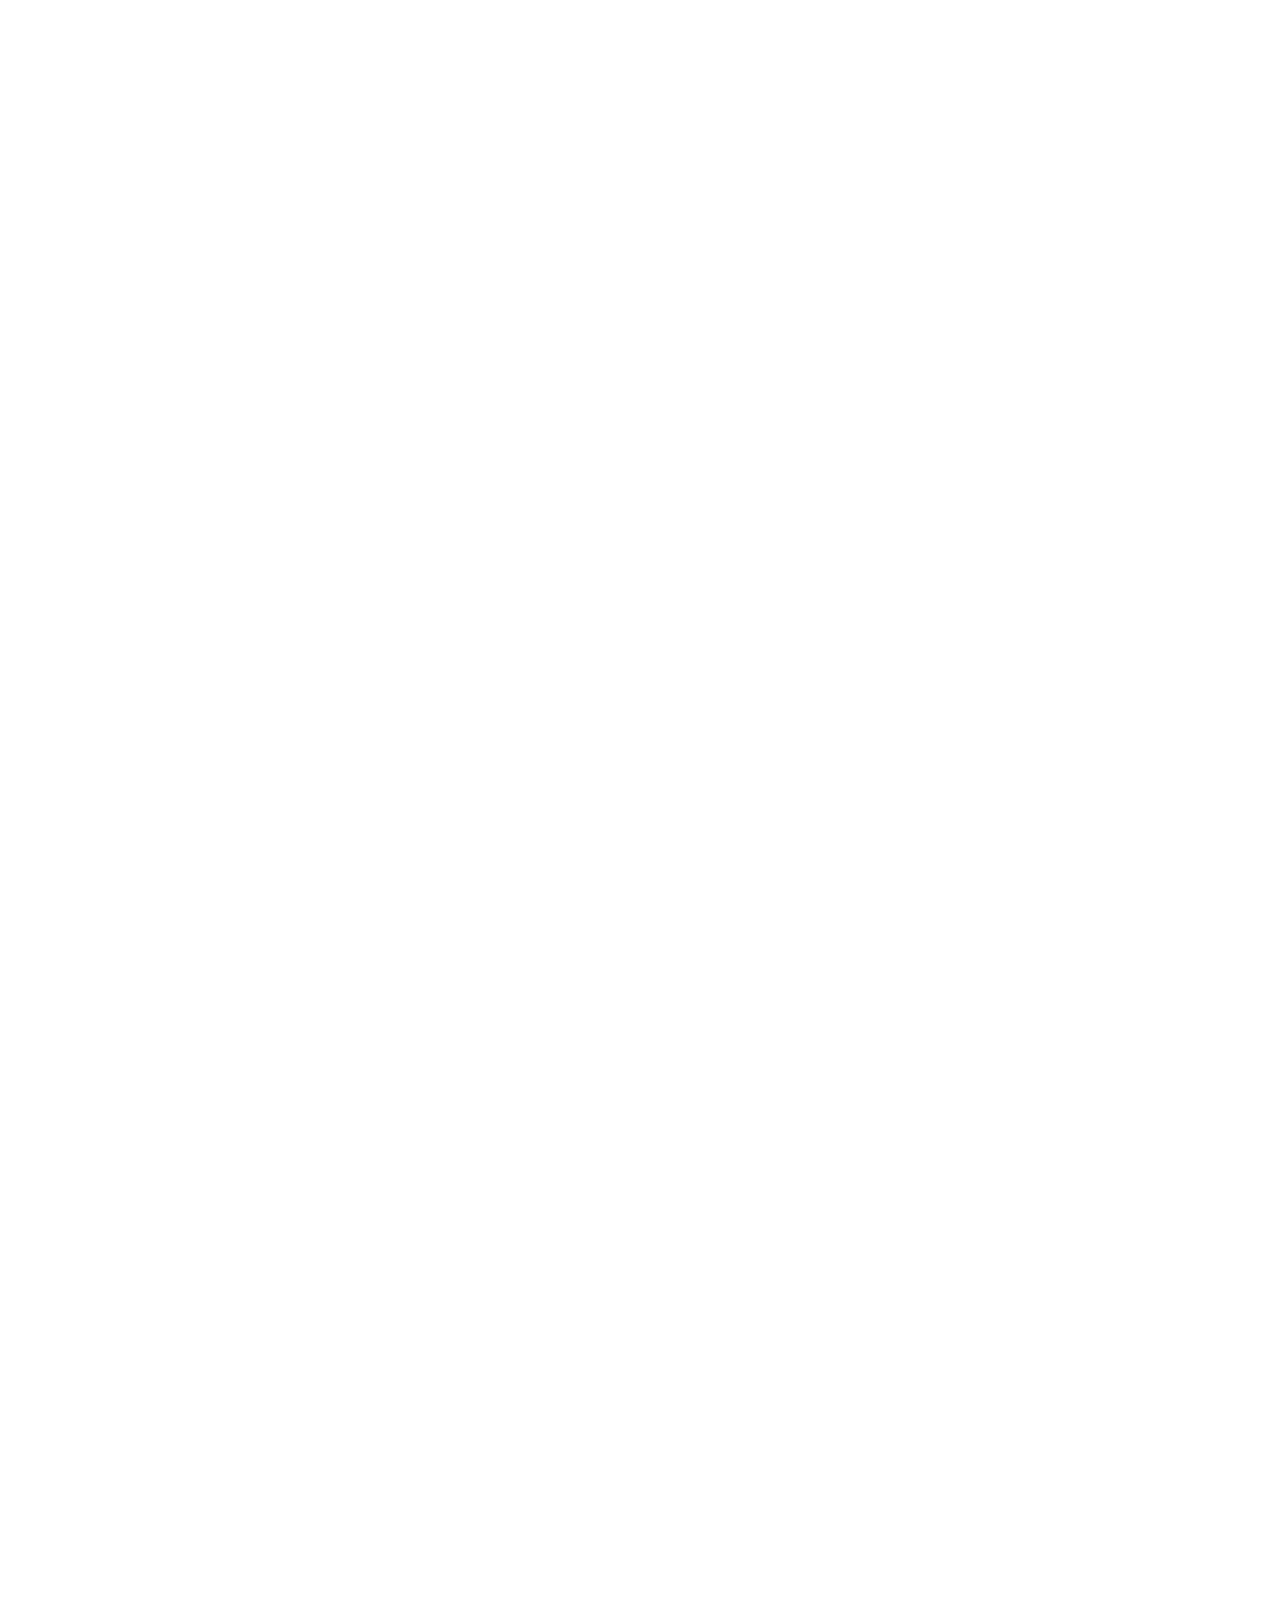
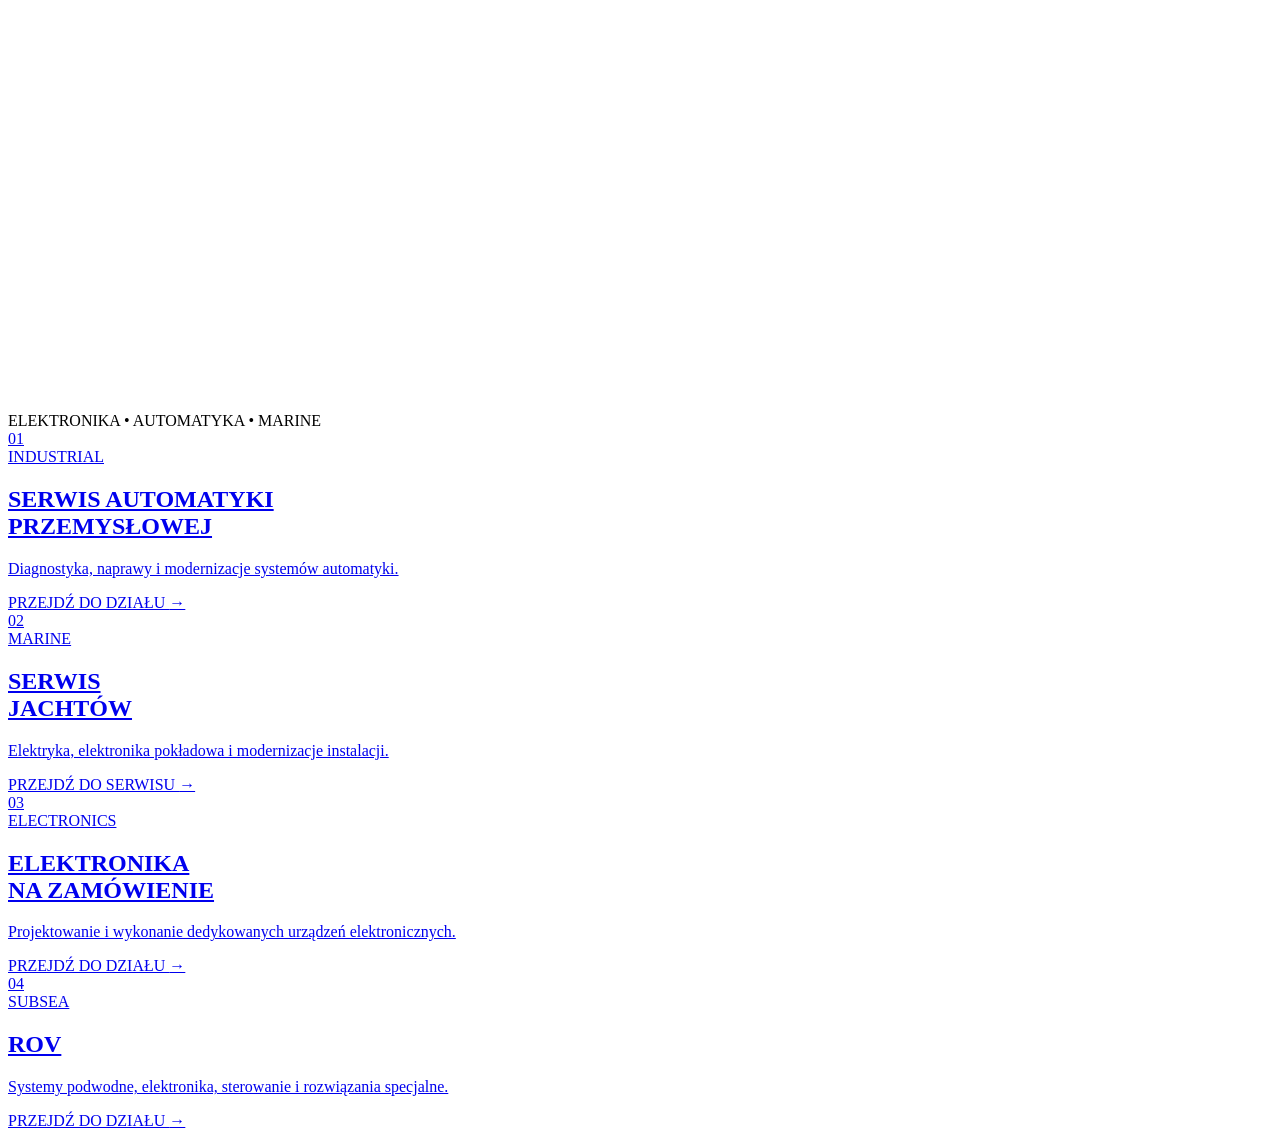
==== commit 5c3befda: "Add initial index.html with basic page structure This is the initial commit of the index.html file, " ====
--- a/index.html
+++ b/index.html
@@ -2,59 +2,204 @@
 <html lang="pl">
 <head>
   <meta charset="UTF-8">
-  <meta name="viewport" content="width=device-width,initial-scale=1">
-  <title>INTERMOR — serwis jachtowy i przemysłowy Szczecin</title>
-  <meta name="description" content="INTERMOR — serwis elektryki, elektroniki i automatyki w Szczecinie. Obsługa jachtów oraz przemysłu.">
+
+  <meta
+    name="viewport"
+    content="width=device-width, initial-scale=1.0"
+  >
+
+  <title>INTERMOR — wybierz dział</title>
+
+  <meta
+    name="description"
+    content="INTERMOR — automatyka przemysłowa, serwis jachtowy, elektronika na zamówienie i systemy ROV."
+  >
+
+  <link rel="icon" href="logo.png">
   <link rel="stylesheet" href="styles.css">
-  <link rel="icon" href="logo.png">
 </head>
-<body class="home">
-
-<main class="start-screen">
-  <div class="container">
-
-    <div class="center-logo">
+
+<body>
+
+<main class="home">
+
+  <!-- LOGO -->
+  <section class="brand-zone">
+
+    <a href="index.html" class="main-logo" aria-label="INTERMOR">
       <img src="logo.png" alt="INTERMOR">
-      <p>Szybki serwis elektryki, elektroniki i automatyki — Szczecin i okolice.</p>
+    </a>
+
+    <div class="brand-caption">
+      ELEKTRONIKA • AUTOMATYKA • MARINE
     </div>
 
-    <div class="choice-grid">
-
-      <a class="choice yacht" href="jachty.html">
-        <div class="choice-content">
-          <small>Obsługa jednostek pływających</small>
-          <h2>Jachty</h2>
-          <p>Instalacje pokładowe, elektronika, diagnostyka i modernizacje.</p>
-          <div class="choice-action">
-            <span class="btn">Przechodzę do serwisu jachtów</span>
-          </div>
-        </div>
-      </a>
-
-      <a class="choice industry" href="przemysl.html">
-        <div class="choice-content">
-          <small>Automatyka i elektronika przemysłowa</small>
-          <h2>Przemysł</h2>
-          <p>Szafy sterownicze, awarie, elektronika i systemy automatyki.</p>
-          <div class="choice-action">
-            <span class="btn">Przechodzę do serwisu automatyki przemysłowej</span>
-          </div>
-        </div>
-      </a>
-
-    </div>
-
-    <div class="quick-contact">
-      <a href="tel:+48503833119">+48 503 833 119</a>
-      <span>•</span>
-      <a href="mailto:kontakt@intermor.net">kontakt@intermor.net</a>
-    </div>
-
-    <div class="service-status">
-      Aktualnie przyjmujemy zgłoszenia serwisowe
-    </div>
-
-  </div>
+  </section>
+
+
+  <!-- DZIAŁY -->
+  <section class="departments">
+
+    <!-- AUTOMATYKA -->
+    <a
+      href="przemysl.html"
+      class="department department-industrial"
+    >
+
+      <div class="department-number">
+        01
+      </div>
+
+      <div class="department-content">
+
+        <span class="department-category">
+          INDUSTRIAL
+        </span>
+
+        <h2>
+          SERWIS AUTOMATYKI<br>
+          PRZEMYSŁOWEJ
+        </h2>
+
+        <div class="department-hover">
+
+          <p>
+            Diagnostyka, naprawy i modernizacje
+            systemów automatyki.
+          </p>
+
+          <span class="department-link">
+            PRZEJDŹ DO DZIAŁU
+            <span class="arrow">→</span>
+          </span>
+
+        </div>
+
+      </div>
+
+    </a>
+
+
+    <!-- JACHTY -->
+    <a
+      href="jachty.html"
+      class="department department-yacht"
+    >
+
+      <div class="department-number">
+        02
+      </div>
+
+      <div class="department-content">
+
+        <span class="department-category">
+          MARINE
+        </span>
+
+        <h2>
+          SERWIS<br>
+          JACHTÓW
+        </h2>
+
+        <div class="department-hover">
+
+          <p>
+            Elektryka, elektronika pokładowa
+            i modernizacje instalacji.
+          </p>
+
+          <span class="department-link">
+            PRZEJDŹ DO SERWISU
+            <span class="arrow">→</span>
+          </span>
+
+        </div>
+
+      </div>
+
+    </a>
+
+
+    <!-- ELEKTRONIKA -->
+    <a
+      href="elektronika.html"
+      class="department department-electronics"
+    >
+
+      <div class="department-number">
+        03
+      </div>
+
+      <div class="department-content">
+
+        <span class="department-category">
+          ELECTRONICS
+        </span>
+
+        <h2>
+          ELEKTRONIKA<br>
+          NA ZAMÓWIENIE
+        </h2>
+
+        <div class="department-hover">
+
+          <p>
+            Projektowanie i wykonanie dedykowanych
+            urządzeń elektronicznych.
+          </p>
+
+          <span class="department-link">
+            PRZEJDŹ DO DZIAŁU
+            <span class="arrow">→</span>
+          </span>
+
+        </div>
+
+      </div>
+
+    </a>
+
+
+    <!-- ROV -->
+    <a
+      href="rov.html"
+      class="department department-rov"
+    >
+
+      <div class="department-number">
+        04
+      </div>
+
+      <div class="department-content">
+
+        <span class="department-category">
+          SUBSEA
+        </span>
+
+        <h2>
+          ROV
+        </h2>
+
+        <div class="department-hover">
+
+          <p>
+            Systemy podwodne, elektronika,
+            sterowanie i rozwiązania specjalne.
+          </p>
+
+          <span class="department-link">
+            PRZEJDŹ DO DZIAŁU
+            <span class="arrow">→</span>
+          </span>
+
+        </div>
+
+      </div>
+
+    </a>
+
+  </section>
+
 </main>
 
 </body>
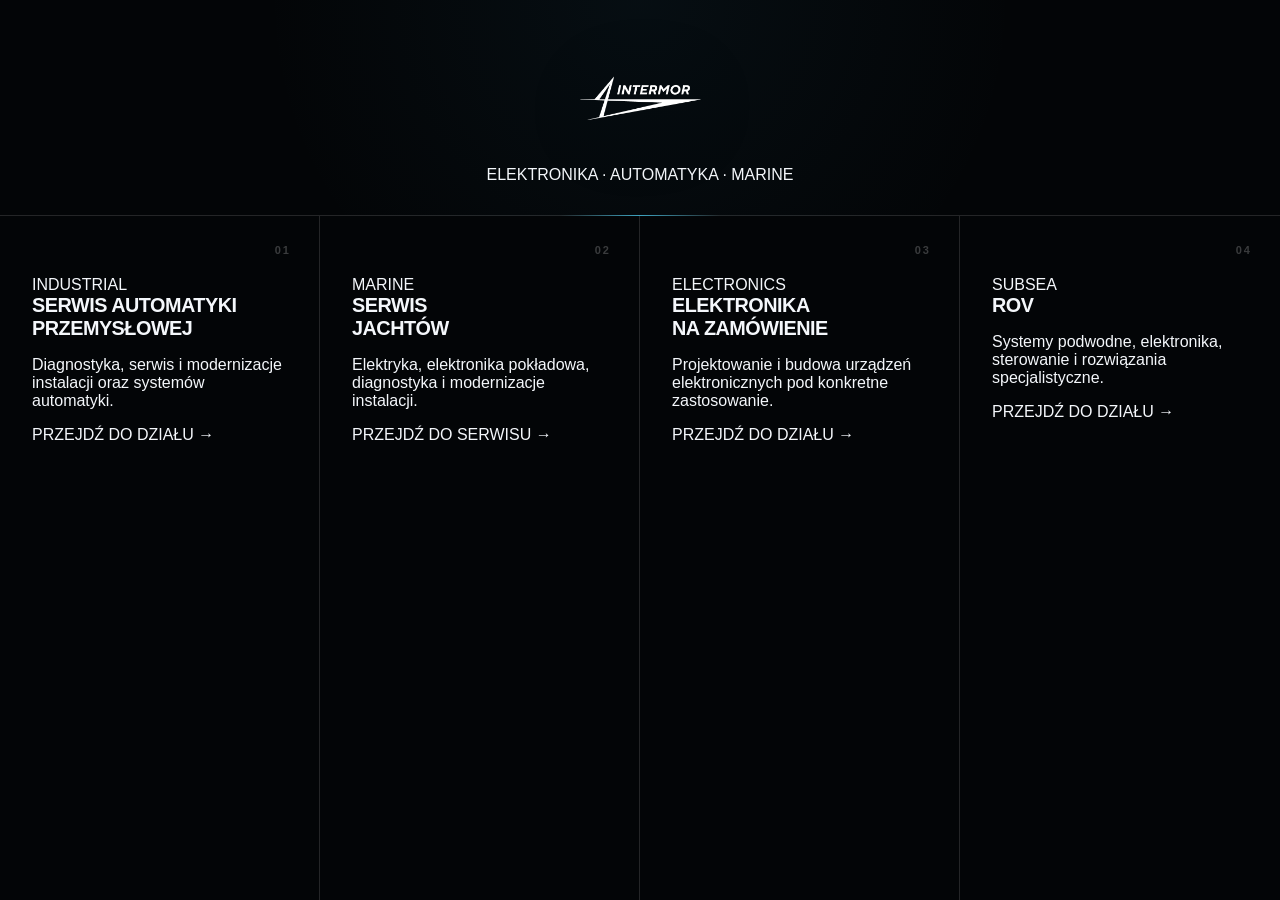
==== commit 4e10dd1b: "Refactor HTML structure and formatting" ====
--- a/index.html
+++ b/index.html
@@ -1,204 +1,209 @@
 <!DOCTYPE html>
 <html lang="pl">
+
 <head>
-  <meta charset="UTF-8">
-
-  <meta
-    name="viewport"
-    content="width=device-width, initial-scale=1.0"
-  >
-
-  <title>INTERMOR — wybierz dział</title>
-
-  <meta
-    name="description"
-    content="INTERMOR — automatyka przemysłowa, serwis jachtowy, elektronika na zamówienie i systemy ROV."
-  >
-
-  <link rel="icon" href="logo.png">
-  <link rel="stylesheet" href="styles.css">
+    <meta charset="UTF-8">
+
+    <meta name="viewport"
+          content="width=device-width, initial-scale=1.0">
+
+    <title>INTERMOR — wybierz dział</title>
+
+    <meta name="description"
+          content="INTERMOR — automatyka przemysłowa, serwis jachtów, elektronika na zamówienie i ROV.">
+
+    <link rel="icon" href="logo.png">
+    <link rel="stylesheet" href="styles.css">
 </head>
 
 <body>
 
 <main class="home">
 
-  <!-- LOGO -->
-  <section class="brand-zone">
-
-    <a href="index.html" class="main-logo" aria-label="INTERMOR">
-      <img src="logo.png" alt="INTERMOR">
-    </a>
-
-    <div class="brand-caption">
-      ELEKTRONIKA • AUTOMATYKA • MARINE
-    </div>
-
-  </section>
-
-
-  <!-- DZIAŁY -->
-  <section class="departments">
-
-    <!-- AUTOMATYKA -->
-    <a
-      href="przemysl.html"
-      class="department department-industrial"
-    >
-
-      <div class="department-number">
-        01
-      </div>
-
-      <div class="department-content">
-
-        <span class="department-category">
-          INDUSTRIAL
-        </span>
-
-        <h2>
-          SERWIS AUTOMATYKI<br>
-          PRZEMYSŁOWEJ
-        </h2>
-
-        <div class="department-hover">
-
-          <p>
-            Diagnostyka, naprawy i modernizacje
-            systemów automatyki.
-          </p>
-
-          <span class="department-link">
-            PRZEJDŹ DO DZIAŁU
-            <span class="arrow">→</span>
-          </span>
-
+    <!-- ===================================================
+         LOGO
+    ==================================================== -->
+
+    <section class="brand-zone">
+
+        <a href="index.html"
+           class="main-logo"
+           aria-label="INTERMOR">
+
+            <img src="logo.png"
+                 alt="INTERMOR">
+
+        </a>
+
+        <div class="brand-subtitle">
+            ELEKTRONIKA · AUTOMATYKA · MARINE
         </div>
 
-      </div>
-
-    </a>
-
-
-    <!-- JACHTY -->
-    <a
-      href="jachty.html"
-      class="department department-yacht"
-    >
-
-      <div class="department-number">
-        02
-      </div>
-
-      <div class="department-content">
-
-        <span class="department-category">
-          MARINE
-        </span>
-
-        <h2>
-          SERWIS<br>
-          JACHTÓW
-        </h2>
-
-        <div class="department-hover">
-
-          <p>
-            Elektryka, elektronika pokładowa
-            i modernizacje instalacji.
-          </p>
-
-          <span class="department-link">
-            PRZEJDŹ DO SERWISU
-            <span class="arrow">→</span>
-          </span>
-
-        </div>
-
-      </div>
-
-    </a>
-
-
-    <!-- ELEKTRONIKA -->
-    <a
-      href="elektronika.html"
-      class="department department-electronics"
-    >
-
-      <div class="department-number">
-        03
-      </div>
-
-      <div class="department-content">
-
-        <span class="department-category">
-          ELECTRONICS
-        </span>
-
-        <h2>
-          ELEKTRONIKA<br>
-          NA ZAMÓWIENIE
-        </h2>
-
-        <div class="department-hover">
-
-          <p>
-            Projektowanie i wykonanie dedykowanych
-            urządzeń elektronicznych.
-          </p>
-
-          <span class="department-link">
-            PRZEJDŹ DO DZIAŁU
-            <span class="arrow">→</span>
-          </span>
-
-        </div>
-
-      </div>
-
-    </a>
-
-
-    <!-- ROV -->
-    <a
-      href="rov.html"
-      class="department department-rov"
-    >
-
-      <div class="department-number">
-        04
-      </div>
-
-      <div class="department-content">
-
-        <span class="department-category">
-          SUBSEA
-        </span>
-
-        <h2>
-          ROV
-        </h2>
-
-        <div class="department-hover">
-
-          <p>
-            Systemy podwodne, elektronika,
-            sterowanie i rozwiązania specjalne.
-          </p>
-
-          <span class="department-link">
-            PRZEJDŹ DO DZIAŁU
-            <span class="arrow">→</span>
-          </span>
-
-        </div>
-
-      </div>
-
-    </a>
-
-  </section>
+    </section>
+
+
+    <!-- ===================================================
+         WYBÓR DZIAŁU
+    ==================================================== -->
+
+    <section class="departments">
+
+
+        <!-- AUTOMATYKA -->
+
+        <a href="przemysl.html"
+           class="department industrial">
+
+            <span class="department-number">
+                01
+            </span>
+
+            <div class="department-content">
+
+                <span class="department-type">
+                    INDUSTRIAL
+                </span>
+
+                <h2>
+                    SERWIS AUTOMATYKI<br>
+                    PRZEMYSŁOWEJ
+                </h2>
+
+                <div class="department-details">
+
+                    <p>
+                        Diagnostyka, serwis i modernizacje
+                        instalacji oraz systemów automatyki.
+                    </p>
+
+                    <span class="department-button">
+                        PRZEJDŹ DO DZIAŁU
+                        <span>→</span>
+                    </span>
+
+                </div>
+
+            </div>
+
+        </a>
+
+
+        <!-- JACHTY -->
+
+        <a href="jachty.html"
+           class="department yacht">
+
+            <span class="department-number">
+                02
+            </span>
+
+            <div class="department-content">
+
+                <span class="department-type">
+                    MARINE
+                </span>
+
+                <h2>
+                    SERWIS<br>
+                    JACHTÓW
+                </h2>
+
+                <div class="department-details">
+
+                    <p>
+                        Elektryka, elektronika pokładowa,
+                        diagnostyka i modernizacje instalacji.
+                    </p>
+
+                    <span class="department-button">
+                        PRZEJDŹ DO SERWISU
+                        <span>→</span>
+                    </span>
+
+                </div>
+
+            </div>
+
+        </a>
+
+
+        <!-- ELEKTRONIKA -->
+
+        <a href="elektronika.html"
+           class="department electronics">
+
+            <span class="department-number">
+                03
+            </span>
+
+            <div class="department-content">
+
+                <span class="department-type">
+                    ELECTRONICS
+                </span>
+
+                <h2>
+                    ELEKTRONIKA<br>
+                    NA ZAMÓWIENIE
+                </h2>
+
+                <div class="department-details">
+
+                    <p>
+                        Projektowanie i budowa urządzeń
+                        elektronicznych pod konkretne zastosowanie.
+                    </p>
+
+                    <span class="department-button">
+                        PRZEJDŹ DO DZIAŁU
+                        <span>→</span>
+                    </span>
+
+                </div>
+
+            </div>
+
+        </a>
+
+
+        <!-- ROV -->
+
+        <a href="rov.html"
+           class="department rov">
+
+            <span class="department-number">
+                04
+            </span>
+
+            <div class="department-content">
+
+                <span class="department-type">
+                    SUBSEA
+                </span>
+
+                <h2>
+                    ROV
+                </h2>
+
+                <div class="department-details">
+
+                    <p>
+                        Systemy podwodne, elektronika,
+                        sterowanie i rozwiązania specjalistyczne.
+                    </p>
+
+                    <span class="department-button">
+                        PRZEJDŹ DO DZIAŁU
+                        <span>→</span>
+                    </span>
+
+                </div>
+
+            </div>
+
+        </a>
+
+    </section>
 
 </main>
 
--- a/styles.css
+++ b/styles.css
@@ -0,0 +1,845 @@
+/* =========================================================
+   INTERMOR
+   START PAGE
+   ========================================================= */
+
+:root{
+
+  --bg:#030507;
+
+  --text:#f4f7fb;
+  --muted:#8994a3;
+
+  --line:rgba(255,255,255,.13);
+
+  /* kolory działów */
+
+  --industrial:#101216;
+  --industrial-accent:#dfe4ea;
+
+  --yacht:#80dfff;
+  --yacht-accent:#b9edff;
+
+  --electronics:#7be7a8;
+  --electronics-accent:#a9f5c6;
+
+  --rov:#093d78;
+  --rov-accent:#358ade;
+
+}
+
+
+/* RESET */
+
+*{
+  box-sizing:border-box;
+}
+
+html,
+body{
+  margin:0;
+  width:100%;
+  min-height:100%;
+}
+
+html{
+  background:var(--bg);
+}
+
+body{
+  font-family:
+    Inter,
+    "Segoe UI",
+    Arial,
+    sans-serif;
+
+  background:var(--bg);
+  color:var(--text);
+
+  overflow:hidden;
+}
+
+a{
+  color:inherit;
+  text-decoration:none;
+}
+
+img{
+  display:block;
+}
+
+
+/* =========================================================
+   CAŁY EKRAN
+   ========================================================= */
+
+.home{
+
+  width:100%;
+
+  height:100vh;
+  height:100dvh;
+
+  display:grid;
+
+  grid-template-rows:
+    24vh
+    1fr;
+
+  background:
+    radial-gradient(
+      circle at 50% 0%,
+      rgba(48,132,170,.07),
+      transparent 34%
+    ),
+    #030507;
+
+}
+
+
+/* =========================================================
+   LOGO
+   ========================================================= */
+
+.brand-zone{
+
+  display:flex;
+
+  flex-direction:column;
+
+  align-items:center;
+  justify-content:center;
+
+  position:relative;
+
+  border-bottom:
+    1px solid rgba(255,255,255,.13);
+
+  z-index:10;
+
+}
+
+
+/* subtelna linia pod logo */
+
+.brand-zone::after{
+
+  content:"";
+
+  position:absolute;
+
+  bottom:-1px;
+
+  left:50%;
+
+  transform:translateX(-50%);
+
+  width:160px;
+
+  height:1px;
+
+  background:
+    linear-gradient(
+      90deg,
+      transparent,
+      rgba(73,215,255,.7),
+      transparent
+    );
+
+}
+
+
+.main-logo{
+
+  display:block;
+
+  transition:
+    transform .3s ease,
+    filter .3s ease;
+
+}
+
+
+.main-logo img{
+
+  width:clamp(
+    260px,
+    24vw,
+    470px
+  );
+
+  max-height:135px;
+
+  object-fit:contain;
+
+  filter:
+    drop-shadow(
+      0 10px 40px
+      rgba(0,0,0,.4)
+    );
+
+}
+
+
+.main-logo:hover{
+
+  transform:scale(1.015);
+
+  filter:
+    brightness(1.08);
+
+}
+
+
+.brand-caption{
+
+  margin-top:12px;
+
+  font-size:10px;
+
+  font-weight:600;
+
+  letter-spacing:4px;
+
+  color:#6d7784;
+
+}
+
+
+/* =========================================================
+   CZTERY DZIAŁY
+   ========================================================= */
+
+.departments{
+
+  width:100%;
+
+  display:grid;
+
+  grid-template-columns:
+    repeat(4,1fr);
+
+  min-height:0;
+
+}
+
+
+/* =========================================================
+   POJEDYNCZY KAFELEK
+   ========================================================= */
+
+.department{
+
+  --hover-color:#fff;
+  --hover-accent:#fff;
+
+  position:relative;
+
+  overflow:hidden;
+
+  display:flex;
+
+  align-items:flex-start;
+
+  padding:
+    clamp(28px,3vw,56px)
+    clamp(24px,2.5vw,48px);
+
+  border-right:
+    1px solid var(--line);
+
+  background:#030507;
+
+  isolation:isolate;
+
+  transition:
+    background .45s ease,
+    transform .35s ease,
+    border-color .35s ease;
+
+}
+
+
+.department:last-child{
+  border-right:none;
+}
+
+
+/* kolorowe światło */
+
+.department::before{
+
+  content:"";
+
+  position:absolute;
+
+  inset:0;
+
+  z-index:-2;
+
+  opacity:0;
+
+  background:
+
+    radial-gradient(
+      circle at 50% 100%,
+      var(--hover-color),
+      transparent 70%
+    );
+
+  transition:
+    opacity .5s ease;
+
+}
+
+
+/* gradient od dołu */
+
+.department::after{
+
+  content:"";
+
+  position:absolute;
+
+  left:0;
+  right:0;
+  bottom:0;
+
+  height:55%;
+
+  z-index:-1;
+
+  opacity:0;
+
+  background:
+    linear-gradient(
+      0deg,
+      color-mix(
+        in srgb,
+        var(--hover-color) 27%,
+        transparent
+      ),
+      transparent
+    );
+
+  transition:
+    opacity .45s ease;
+
+}
+
+
+/* =========================================================
+   HOVER
+   ========================================================= */
+
+.department:hover{
+
+  transform:
+    translateY(-5px);
+
+  border-color:
+    rgba(255,255,255,.3);
+
+}
+
+
+.department:hover::before{
+
+  opacity:.23;
+
+}
+
+
+.department:hover::after{
+
+  opacity:1;
+
+}
+
+
+/* jasna górna kreska */
+
+.department .department-content::before{
+
+  content:"";
+
+  position:absolute;
+
+  top:0;
+  left:0;
+
+  width:0;
+
+  height:2px;
+
+  background:
+    var(--hover-accent);
+
+  transition:
+    width .45s cubic-bezier(.2,.7,.2,1);
+
+}
+
+
+.department:hover
+.department-content::before{
+
+  width:70px;
+
+}
+
+
+/* =========================================================
+   KOLORY
+   ========================================================= */
+
+
+/* AUTOMATYKA — czarny / grafit */
+
+.department-industrial{
+
+  --hover-color:#30343a;
+  --hover-accent:#ffffff;
+
+}
+
+
+.department-industrial:hover{
+
+  background:#090a0c;
+
+}
+
+
+/* JACHTY — jasny niebieski */
+
+.department-yacht{
+
+  --hover-color:#70d9ff;
+  --hover-accent:#8ce3ff;
+
+}
+
+
+/* ELEKTRONIKA — jasno zielony */
+
+.department-electronics{
+
+  --hover-color:#62e99a;
+  --hover-accent:#83f1ae;
+
+}
+
+
+/* ROV — ciemny niebieski */
+
+.department-rov{
+
+  --hover-color:#094b94;
+  --hover-accent:#247ed4;
+
+}
+
+
+/* =========================================================
+   NUMER DZIAŁU
+   ========================================================= */
+
+.department-number{
+
+  position:absolute;
+
+  right:28px;
+
+  top:28px;
+
+  font-size:11px;
+
+  font-weight:700;
+
+  letter-spacing:2px;
+
+  color:
+    rgba(255,255,255,.22);
+
+  transition:
+    color .35s ease;
+
+}
+
+
+.department:hover
+.department-number{
+
+  color:
+    rgba(255,255,255,.55);
+
+}
+
+
+/* =========================================================
+   ZAWARTOŚĆ
+   ========================================================= */
+
+.department-content{
+
+  position:relative;
+
+  width:100%;
+
+  padding-top:22px;
+
+}
+
+
+.department-category{
+
+  display:block;
+
+  margin-bottom:14px;
+
+  font-size:10px;
+
+  font-weight:700;
+
+  letter-spacing:2px;
+
+  color:
+    rgba(255,255,255,.42);
+
+  transition:
+    color .35s ease;
+
+}
+
+
+.department:hover
+.department-category{
+
+  color:
+    var(--hover-accent);
+
+}
+
+
+.department h2{
+
+  margin:0;
+
+  font-size:
+    clamp(
+      19px,
+      1.55vw,
+      28px
+    );
+
+  line-height:1.15;
+
+  font-weight:650;
+
+  letter-spacing:-.5px;
+
+  color:#f4f7fb;
+
+  transition:
+    transform .4s ease;
+
+}
+
+
+.department:hover h2{
+
+  transform:
+    translateY(4px);
+
+}
+
+
+/* =========================================================
+   TREŚĆ PO HOVER
+   ========================================================= */
+
+.department-hover{
+
+  position:absolute;
+
+  left:0;
+
+  top:150px;
+
+  width:100%;
+
+  opacity:0;
+
+  transform:
+    translateY(20px);
+
+  transition:
+    opacity .4s ease,
+    transform .4s ease;
+
+}
+
+
+.department:hover
+.department-hover{
+
+  opacity:1;
+
+  transform:
+    translateY(0);
+
+}
+
+
+.department-hover p{
+
+  margin:0 0 24px;
+
+  max-width:300px;
+
+  font-size:14px;
+
+  line-height:1.65;
+
+  color:
+    rgba(255,255,255,.68);
+
+}
+
+
+.department-link{
+
+  display:inline-flex;
+
+  align-items:center;
+
+  gap:12px;
+
+  font-size:11px;
+
+  font-weight:700;
+
+  letter-spacing:1.4px;
+
+  color:
+    var(--hover-accent);
+
+}
+
+
+.arrow{
+
+  display:inline-block;
+
+  font-size:18px;
+
+  transition:
+    transform .3s ease;
+
+}
+
+
+.department:hover
+.arrow{
+
+  transform:
+    translateX(7px);
+
+}
+
+
+/* =========================================================
+   DELIKATNY PIONOWY HIGHLIGHT
+   ========================================================= */
+
+.department:hover{
+
+  box-shadow:
+
+    inset 0 1px 0
+    rgba(255,255,255,.08),
+
+    inset 0 0 60px
+    rgba(255,255,255,.012);
+
+}
+
+
+/* =========================================================
+   FOCUS — KLAWIATURA
+   ========================================================= */
+
+.department:focus-visible{
+
+  outline:
+    2px solid var(--hover-accent);
+
+  outline-offset:-2px;
+
+}
+
+
+/* =========================================================
+   DUŻE EKRANY
+   ========================================================= */
+
+@media(min-width:1600px){
+
+  .home{
+
+    grid-template-rows:
+      23vh
+      1fr;
+
+  }
+
+  .department{
+
+    padding:
+      48px 54px;
+
+  }
+
+}
+
+
+/* =========================================================
+   TABLET
+   ========================================================= */
+
+@media(max-width:1000px){
+
+  body{
+    overflow:auto;
+  }
+
+  .home{
+
+    height:auto;
+
+    min-height:100vh;
+
+    grid-template-rows:
+      auto
+      auto;
+
+  }
+
+  .brand-zone{
+
+    min-height:210px;
+
+    padding:35px 20px;
+
+  }
+
+  .departments{
+
+    grid-template-columns:
+      1fr 1fr;
+
+  }
+
+  .department{
+
+    min-height:360px;
+
+    border-bottom:
+      1px solid var(--line);
+
+  }
+
+  .department:nth-child(2){
+    border-right:none;
+  }
+
+}
+
+
+/* =========================================================
+   TELEFON
+   ========================================================= */
+
+@media(max-width:650px){
+
+  .brand-zone{
+
+    min-height:180px;
+
+  }
+
+
+  .main-logo img{
+
+    width:min(
+      330px,
+      80vw
+    );
+
+  }
+
+
+  .brand-caption{
+
+    font-size:8px;
+
+    letter-spacing:2.5px;
+
+  }
+
+
+  .departments{
+
+    grid-template-columns:1fr;
+
+  }
+
+
+  .department{
+
+    min-height:260px;
+
+    border-right:none;
+
+    border-bottom:
+      1px solid var(--line);
+
+    padding:
+      30px 24px;
+
+  }
+
+
+  .department:last-child{
+    border-bottom:none;
+  }
+
+
+  .department-hover{
+
+    position:relative;
+
+    top:auto;
+
+    margin-top:28px;
+
+  }
+
+
+  /* na ekranach dotykowych
+     pokazujemy część treści od razu */
+
+  @media(hover:none){
+
+    .department-hover{
+
+      opacity:.82;
+
+      transform:none;
+
+    }
+
+  }
+
+}
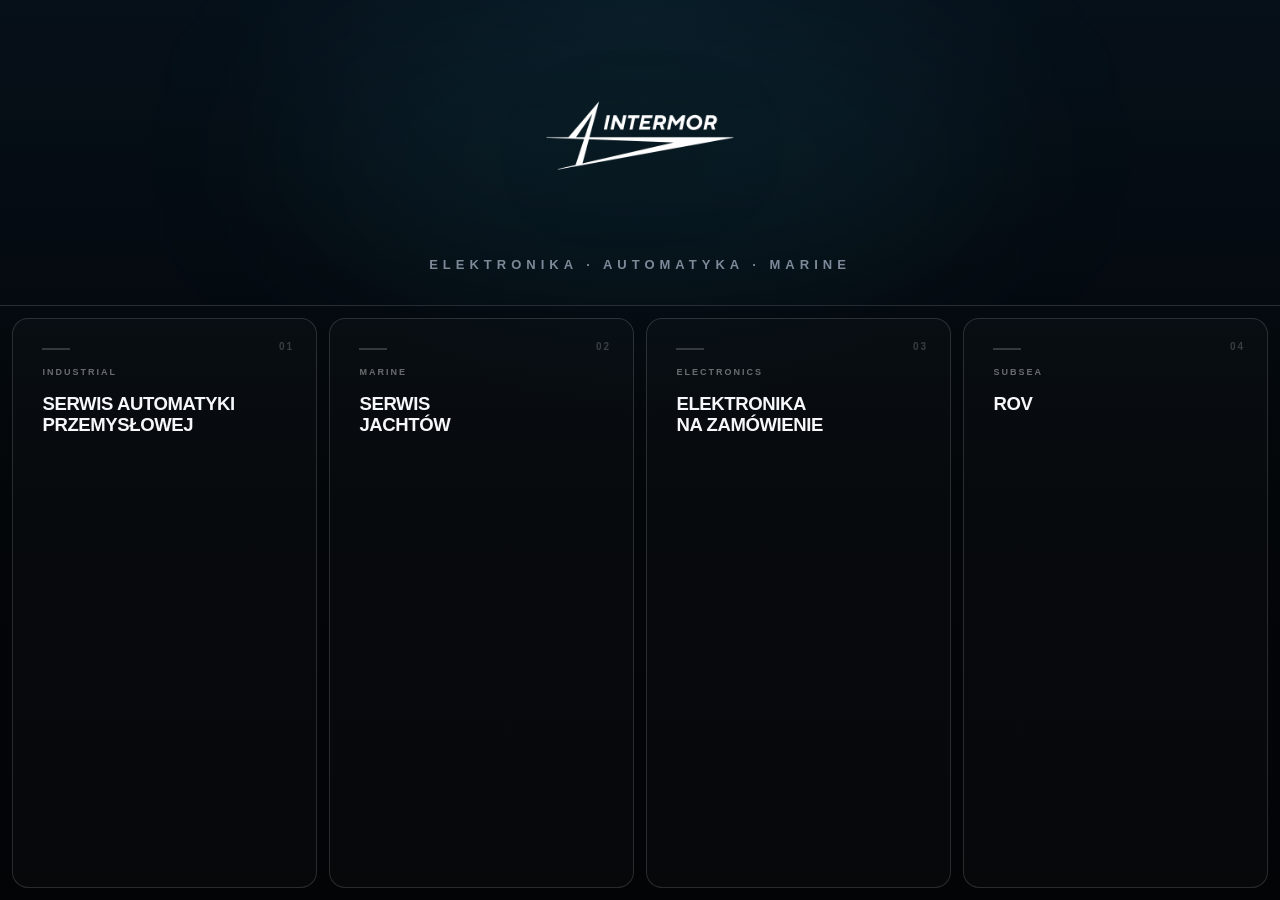
==== commit 06b9da6a: "Improve SEO and clean up HTML structure Updated the title and description meta tags for better SEO. " ====
--- a/index.html
+++ b/index.html
@@ -4,13 +4,17 @@
 <head>
     <meta charset="UTF-8">
 
-    <meta name="viewport"
-          content="width=device-width, initial-scale=1.0">
-
-    <title>INTERMOR — wybierz dział</title>
-
-    <meta name="description"
-          content="INTERMOR — automatyka przemysłowa, serwis jachtów, elektronika na zamówienie i ROV.">
+    <meta
+        name="viewport"
+        content="width=device-width, initial-scale=1.0"
+    >
+
+    <title>INTERMOR - Elektronika, automatyka i marine</title>
+
+    <meta
+        name="description"
+        content="INTERMOR - automatyka przemysłowa, serwis jachtów, elektronika na zamówienie i inspekcje podwodne ROV."
+    >
 
     <link rel="icon" href="logo.png">
     <link rel="stylesheet" href="styles.css">
@@ -20,19 +24,17 @@
 
 <main class="home">
 
-    <!-- ===================================================
-         LOGO
-    ==================================================== -->
-
     <section class="brand-zone">
 
-        <a href="index.html"
-           class="main-logo"
-           aria-label="INTERMOR">
-
-            <img src="logo.png"
-                 alt="INTERMOR">
-
+        <a
+            href="/"
+            class="main-logo"
+            aria-label="INTERMOR"
+        >
+            <img
+                src="logo.png"
+                alt="INTERMOR"
+            >
         </a>
 
         <div class="brand-subtitle">
@@ -42,17 +44,12 @@
     </section>
 
 
-    <!-- ===================================================
-         WYBÓR DZIAŁU
-    ==================================================== -->
-
     <section class="departments">
 
-
-        <!-- AUTOMATYKA -->
-
-        <a href="przemysl.html"
-           class="department industrial">
+        <a
+            href="przemysl.html"
+            class="department industrial"
+        >
 
             <span class="department-number">
                 01
@@ -88,10 +85,10 @@
         </a>
 
 
-        <!-- JACHTY -->
-
-        <a href="jachty.html"
-           class="department yacht">
+        <a
+            href="jachty.html"
+            class="department yacht"
+        >
 
             <span class="department-number">
                 02
@@ -127,10 +124,10 @@
         </a>
 
 
-        <!-- ELEKTRONIKA -->
-
-        <a href="elektronika.html"
-           class="department electronics">
+        <a
+            href="elektronika.html"
+            class="department electronics"
+        >
 
             <span class="department-number">
                 03
@@ -166,10 +163,10 @@
         </a>
 
 
-        <!-- ROV -->
-
-        <a href="rov.html"
-           class="department rov">
+        <a
+            href="rov.html"
+            class="department rov"
+        >
 
             <span class="department-number">
                 04
@@ -188,8 +185,8 @@
                 <div class="department-details">
 
                     <p>
-                        Systemy podwodne, elektronika,
-                        sterowanie i rozwiązania specjalistyczne.
+                        Inspekcje podwodne, dokumentacja techniczna
+                        i rozwiązania specjalistyczne.
                     </p>
 
                     <span class="department-button">
--- a/styles.css
+++ b/styles.css
@@ -1,845 +1,1887 @@
 /* =========================================================
    INTERMOR
-   START PAGE
+   HOME + DIVISION PAGES
    ========================================================= */
 
 :root{
-
-  --bg:#030507;
-
-  --text:#f4f7fb;
-  --muted:#8994a3;
-
-  --line:rgba(255,255,255,.13);
-
-  /* kolory działów */
-
-  --industrial:#101216;
-  --industrial-accent:#dfe4ea;
-
-  --yacht:#80dfff;
-  --yacht-accent:#b9edff;
-
-  --electronics:#7be7a8;
-  --electronics-accent:#a9f5c6;
-
-  --rov:#093d78;
-  --rov-accent:#358ade;
-
-}
-
-
-/* RESET */
+    --background:#030609;
+
+    --text:#f4f7fa;
+    --muted:#8b96a4;
+
+    --border:rgba(255,255,255,.14);
+
+    --industrial:#24282d;
+    --industrial-light:#ffffff;
+
+    --yacht:#56cfff;
+    --yacht-light:#a5e8ff;
+
+    --electronics:#68e79e;
+    --electronics-light:#a2f3c2;
+
+    --rov:#084785;
+    --rov-light:#2680d5;
+
+    --max:1380px;
+}
+
+
+/* =========================================================
+   RESET
+   ========================================================= */
 
 *{
-  box-sizing:border-box;
+    box-sizing:border-box;
 }
 
 html,
 body{
-  margin:0;
-  width:100%;
-  min-height:100%;
+    margin:0;
+    padding:0;
+    width:100%;
+    min-height:100%;
 }
 
 html{
-  background:var(--bg);
+    background:var(--background);
+    scroll-behavior:smooth;
 }
 
 body{
-  font-family:
-    Inter,
-    "Segoe UI",
-    Arial,
-    sans-serif;
-
-  background:var(--bg);
-  color:var(--text);
-
-  overflow:hidden;
+    font-family:
+        Inter,
+        "Segoe UI",
+        Arial,
+        sans-serif;
+
+    color:var(--text);
+
+    background:
+        radial-gradient(
+            circle at 50% 0%,
+            rgba(44,135,180,.07),
+            transparent 35%
+        ),
+        linear-gradient(
+            180deg,
+            #061019 0%,
+            #030609 50%,
+            #020406 100%
+        );
+
+    line-height:1.5;
 }
 
 a{
-  color:inherit;
-  text-decoration:none;
+    color:inherit;
+    text-decoration:none;
 }
 
 img{
-  display:block;
+    display:block;
+    max-width:100%;
+}
+
+.container{
+    width:min(
+        var(--max),
+        calc(100% - 70px)
+    );
+
+    margin:0 auto;
 }
 
 
 /* =========================================================
-   CAŁY EKRAN
+   =========================================================
+   STRONA STARTOWA
+   =========================================================
    ========================================================= */
 
 .home{
-
-  width:100%;
-
-  height:100vh;
-  height:100dvh;
-
-  display:grid;
-
-  grid-template-rows:
-    24vh
-    1fr;
-
-  background:
-    radial-gradient(
-      circle at 50% 0%,
-      rgba(48,132,170,.07),
-      transparent 34%
-    ),
-    #030507;
-
+    width:100vw;
+
+    height:100vh;
+    height:100dvh;
+
+    display:grid;
+
+    grid-template-rows:
+        34% 66%;
+
+    background:
+        radial-gradient(
+            circle at 50% 0%,
+            rgba(33,130,170,.08),
+            transparent 38%
+        ),
+
+        linear-gradient(
+            180deg,
+            #061019 0%,
+            #030609 55%,
+            #020406 100%
+        );
+}
+
+
+/* LOGO START */
+
+.brand-zone{
+    position:relative;
+
+    display:flex;
+    flex-direction:column;
+
+    align-items:center;
+    justify-content:center;
+
+    border-bottom:
+        1px solid var(--border);
+
+    overflow:hidden;
+}
+
+.brand-zone::before{
+    content:"";
+
+    position:absolute;
+
+    width:760px;
+    height:300px;
+
+    border-radius:50%;
+
+    background:
+        rgba(73,215,255,.045);
+
+    filter:blur(90px);
+
+    pointer-events:none;
+}
+
+.main-logo{
+    position:relative;
+    z-index:2;
+
+    display:block;
+
+    transition:
+        transform .3s ease,
+        filter .3s ease;
+}
+
+.main-logo:hover{
+    transform:scale(1.018);
+    filter:brightness(1.08);
+}
+
+.main-logo img{
+    width:clamp(
+        380px,
+        34vw,
+        650px
+    );
+
+    max-height:210px;
+
+    object-fit:contain;
+
+    filter:
+        drop-shadow(
+            0 14px 40px
+            rgba(0,0,0,.40)
+        );
+}
+
+.brand-subtitle{
+    position:relative;
+    z-index:2;
+
+    margin-top:14px;
+
+    font-size:13px;
+    font-weight:600;
+
+    letter-spacing:5px;
+
+    color:#7d8998;
+}
+
+
+/* HOME DEPARTMENTS */
+
+.departments{
+    width:100%;
+    height:100%;
+
+    padding:12px;
+
+    display:grid;
+
+    grid-template-columns:
+        repeat(4,1fr);
+
+    gap:12px;
+
+    min-height:0;
+}
+
+.department{
+    --color:#ffffff;
+    --color-light:#ffffff;
+
+    position:relative;
+
+    min-width:0;
+
+    overflow:hidden;
+
+    border:
+        1px solid var(--border);
+
+    border-radius:16px;
+
+    background:
+        rgba(255,255,255,.018);
+
+    padding:
+        clamp(22px,2.3vw,42px);
+
+    display:flex;
+    align-items:flex-start;
+
+    isolation:isolate;
+
+    cursor:pointer;
+
+    transition:
+        transform .32s ease,
+        border-color .32s ease,
+        background .4s ease,
+        box-shadow .4s ease;
+}
+
+.department::before{
+    content:"";
+
+    position:absolute;
+    inset:0;
+
+    z-index:-2;
+
+    opacity:0;
+
+    background:
+        radial-gradient(
+            circle at 50% 110%,
+            var(--color),
+            transparent 66%
+        );
+
+    transition:opacity .45s ease;
+}
+
+.department::after{
+    content:"";
+
+    position:absolute;
+    inset:0;
+
+    z-index:-1;
+
+    opacity:0;
+
+    background:
+        linear-gradient(
+            0deg,
+            color-mix(
+                in srgb,
+                var(--color) 18%,
+                transparent
+            ),
+            transparent 65%
+        );
+
+    transition:opacity .4s ease;
+}
+
+.department:hover{
+    transform:translateY(-6px);
+
+    border-color:
+        color-mix(
+            in srgb,
+            var(--color-light) 45%,
+            transparent
+        );
+
+    box-shadow:
+        0 18px 50px rgba(0,0,0,.32),
+        inset 0 0 35px rgba(255,255,255,.015);
+}
+
+.department:hover::before{
+    opacity:.28;
+}
+
+.department:hover::after{
+    opacity:1;
+}
+
+
+/* HOME COLORS */
+
+.department.industrial{
+    --color:#24282d;
+    --color-light:#ffffff;
+}
+
+.department.industrial:hover{
+    background:#080a0c;
+}
+
+.department.yacht{
+    --color:#56cfff;
+    --color-light:#a5e8ff;
+}
+
+.department.electronics{
+    --color:#68e79e;
+    --color-light:#a2f3c2;
+}
+
+.department.rov{
+    --color:#084785;
+    --color-light:#2680d5;
+}
+
+
+/* HOME TILE CONTENT */
+
+.department-number{
+    position:absolute;
+
+    top:20px;
+    right:22px;
+
+    font-size:10px;
+    font-weight:700;
+
+    letter-spacing:2px;
+
+    color:
+        rgba(255,255,255,.2);
+
+    transition:color .3s ease;
+}
+
+.department:hover .department-number{
+    color:rgba(255,255,255,.55);
+}
+
+.department-content{
+    position:relative;
+
+    width:100%;
+    height:100%;
+
+    padding-top:18px;
+}
+
+.department-content::before{
+    content:"";
+
+    position:absolute;
+
+    top:0;
+    left:0;
+
+    width:28px;
+    height:2px;
+
+    background:
+        rgba(255,255,255,.18);
+
+    transition:
+        width .4s ease,
+        background .4s ease;
+}
+
+.department:hover .department-content::before{
+    width:75px;
+    background:var(--color-light);
+}
+
+.department-type{
+    display:block;
+
+    margin-bottom:13px;
+
+    color:
+        rgba(255,255,255,.4);
+
+    font-size:9px;
+    font-weight:700;
+
+    letter-spacing:2px;
+
+    transition:color .3s ease;
+}
+
+.department:hover .department-type{
+    color:var(--color-light);
+}
+
+.department h2{
+    margin:0;
+
+    font-size:
+        clamp(
+            18px,
+            1.45vw,
+            28px
+        );
+
+    line-height:1.15;
+
+    letter-spacing:-.4px;
+
+    font-weight:650;
+
+    color:#f5f7fa;
+
+    transition:transform .35s ease;
+}
+
+.department:hover h2{
+    transform:translateY(3px);
+}
+
+.department-details{
+    position:absolute;
+
+    left:0;
+    top:145px;
+
+    width:100%;
+
+    opacity:0;
+
+    transform:
+        translateY(18px);
+
+    transition:
+        opacity .38s ease,
+        transform .38s ease;
+}
+
+.department:hover .department-details{
+    opacity:1;
+    transform:translateY(0);
+}
+
+.department-details p{
+    margin:0 0 25px;
+
+    max-width:290px;
+
+    font-size:13px;
+    line-height:1.65;
+
+    color:
+        rgba(255,255,255,.65);
+}
+
+.department-button{
+    display:inline-flex;
+
+    align-items:center;
+
+    gap:12px;
+
+    font-size:10px;
+    font-weight:700;
+
+    letter-spacing:1.5px;
+
+    color:var(--color-light);
+}
+
+.department-button span{
+    font-size:18px;
+
+    transition:
+        transform .25s ease;
+}
+
+.department:hover
+.department-button span{
+    transform:translateX(8px);
 }
 
 
 /* =========================================================
-   LOGO
+   =========================================================
+   PODSTRONY — SYSTEM WSPÓLNY
+   =========================================================
    ========================================================= */
 
-.brand-zone{
-
-  display:flex;
-
-  flex-direction:column;
-
-  align-items:center;
-  justify-content:center;
-
-  position:relative;
-
-  border-bottom:
-    1px solid rgba(255,255,255,.13);
-
-  z-index:10;
-
-}
-
-
-/* subtelna linia pod logo */
-
-.brand-zone::after{
-
-  content:"";
-
-  position:absolute;
-
-  bottom:-1px;
-
-  left:50%;
-
-  transform:translateX(-50%);
-
-  width:160px;
-
-  height:1px;
-
-  background:
-    linear-gradient(
-      90deg,
-      transparent,
-      rgba(73,215,255,.7),
-      transparent
+.division-page{
+    --theme:#ffffff;
+    --theme-soft:rgba(255,255,255,.10);
+    --theme-dark:#181b20;
+
+    min-height:100vh;
+
+    background:
+        radial-gradient(
+            circle at 85% 0%,
+            var(--theme-soft),
+            transparent 28%
+        ),
+        linear-gradient(
+            180deg,
+            #04070b 0%,
+            #030609 60%,
+            #020405 100%
+        );
+}
+
+
+/* THEMES */
+
+.theme-industrial{
+    --theme:#d8dde4;
+    --theme-soft:rgba(190,198,208,.09);
+    --theme-dark:#161a1f;
+}
+
+.theme-yacht{
+    --theme:#70d8ff;
+    --theme-soft:rgba(86,207,255,.12);
+    --theme-dark:#07364c;
+}
+
+.theme-electronics{
+    --theme:#76eaa7;
+    --theme-soft:rgba(104,231,158,.11);
+    --theme-dark:#0c3b25;
+}
+
+.theme-rov{
+    --theme:#2580d4;
+    --theme-soft:rgba(30,103,185,.15);
+    --theme-dark:#062b55;
+}
+
+
+/* =========================================================
+   HEADER PODSTRON
+   ========================================================= */
+
+.site-header{
+    position:sticky;
+    top:0;
+
+    z-index:100;
+
+    height:92px;
+
+    display:flex;
+    align-items:center;
+
+    background:
+        rgba(3,6,9,.78);
+
+    border-bottom:
+        1px solid rgba(255,255,255,.10);
+
+    backdrop-filter:
+        blur(18px);
+}
+
+.header-inner{
+    width:min(
+        var(--max),
+        calc(100% - 70px)
     );
 
-}
-
-
-.main-logo{
-
-  display:block;
-
-  transition:
-    transform .3s ease,
-    filter .3s ease;
-
-}
-
-
-.main-logo img{
-
-  width:clamp(
-    260px,
-    24vw,
-    470px
-  );
-
-  max-height:135px;
-
-  object-fit:contain;
-
-  filter:
-    drop-shadow(
-      0 10px 40px
-      rgba(0,0,0,.4)
-    );
-
-}
-
-
-.main-logo:hover{
-
-  transform:scale(1.015);
-
-  filter:
-    brightness(1.08);
-
-}
-
-
-.brand-caption{
-
-  margin-top:12px;
-
-  font-size:10px;
-
-  font-weight:600;
-
-  letter-spacing:4px;
-
-  color:#6d7784;
-
+    height:100%;
+
+    margin:auto;
+
+    display:grid;
+
+    grid-template-columns:
+        260px 1fr 220px;
+
+    align-items:center;
+
+    gap:30px;
+}
+
+
+/* logo */
+
+.header-logo{
+    display:flex;
+    align-items:center;
+
+    width:max-content;
+}
+
+.header-logo img{
+    width:235px;
+    height:68px;
+
+    object-fit:contain;
+
+    filter:
+        drop-shadow(
+            0 0 22px
+            var(--theme-soft)
+        );
+
+    transition:
+        transform .25s ease,
+        filter .25s ease;
+}
+
+.header-logo:hover img{
+    transform:scale(1.025);
+
+    filter:
+        drop-shadow(
+            0 0 30px
+            var(--theme-soft)
+        )
+        brightness(1.08);
+}
+
+
+/* nav */
+
+.header-nav{
+    display:flex;
+
+    justify-content:center;
+    align-items:center;
+
+    gap:6px;
+}
+
+.header-nav a{
+    padding:
+        9px 12px;
+
+    border:
+        1px solid transparent;
+
+    border-radius:12px;
+
+    font-size:12px;
+    font-weight:600;
+
+    color:#7f8995;
+
+    transition:
+        color .25s ease,
+        background .25s ease,
+        border .25s ease;
+}
+
+.header-nav a:hover{
+    color:#fff;
+
+    background:
+        rgba(255,255,255,.035);
+
+    border-color:
+        rgba(255,255,255,.08);
+}
+
+.header-nav a.active{
+    color:var(--theme);
+
+    border-color:
+        color-mix(
+            in srgb,
+            var(--theme) 25%,
+            transparent
+        );
+
+    background:
+        color-mix(
+            in srgb,
+            var(--theme) 7%,
+            transparent
+        );
+}
+
+
+/* header contact */
+
+.header-contact{
+    justify-self:end;
+
+    display:inline-flex;
+    align-items:center;
+
+    gap:9px;
+
+    font-size:12px;
+    font-weight:700;
+
+    padding:
+        11px 15px;
+
+    border-radius:12px;
+
+    color:var(--theme);
+
+    border:
+        1px solid
+        color-mix(
+            in srgb,
+            var(--theme) 32%,
+            transparent
+        );
+
+    background:
+        color-mix(
+            in srgb,
+            var(--theme) 7%,
+            transparent
+        );
+
+    transition:.25s ease;
+}
+
+.header-contact:hover{
+    background:
+        color-mix(
+            in srgb,
+            var(--theme) 13%,
+            transparent
+        );
+
+    transform:translateY(-1px);
 }
 
 
 /* =========================================================
-   CZTERY DZIAŁY
+   HERO PODSTRONY
    ========================================================= */
 
-.departments{
-
-  width:100%;
-
-  display:grid;
-
-  grid-template-columns:
-    repeat(4,1fr);
-
-  min-height:0;
-
+.division-hero{
+    min-height:
+        calc(100vh - 92px);
+
+    display:grid;
+
+    grid-template-columns:
+        1.02fr .98fr;
+
+    position:relative;
+
+    overflow:hidden;
+
+    border-bottom:
+        1px solid rgba(255,255,255,.10);
+}
+
+
+/* left */
+
+.hero-copy{
+    display:flex;
+
+    flex-direction:column;
+
+    justify-content:center;
+
+    padding:
+        80px
+        7vw
+        80px
+        max(
+            40px,
+            calc(
+                (100vw - var(--max)) / 2
+            )
+        );
+}
+
+.division-label{
+    display:flex;
+    align-items:center;
+
+    gap:14px;
+
+    margin-bottom:25px;
+
+    color:var(--theme);
+
+    font-size:11px;
+    font-weight:700;
+
+    letter-spacing:2.5px;
+
+    text-transform:uppercase;
+}
+
+.division-label::before{
+    content:"";
+
+    width:52px;
+    height:1px;
+
+    background:var(--theme);
+}
+
+.hero-copy h1{
+    margin:0;
+
+    max-width:820px;
+
+    font-size:
+        clamp(
+            48px,
+            5.4vw,
+            88px
+        );
+
+    line-height:.97;
+
+    letter-spacing:-2.5px;
+
+    font-weight:650;
+}
+
+.hero-copy .lead{
+    max-width:650px;
+
+    margin:
+        28px 0 0;
+
+    color:#929daa;
+
+    font-size:
+        clamp(
+            16px,
+            1.25vw,
+            19px
+        );
+
+    line-height:1.65;
+}
+
+.hero-actions{
+    display:flex;
+
+    align-items:center;
+
+    gap:12px;
+
+    margin-top:34px;
+}
+
+.primary-btn,
+.secondary-btn{
+    min-height:50px;
+
+    display:inline-flex;
+
+    align-items:center;
+    justify-content:center;
+
+    padding:
+        0 20px;
+
+    border-radius:13px;
+
+    font-size:12px;
+    font-weight:750;
+
+    letter-spacing:.3px;
+
+    transition:.25s ease;
+}
+
+.primary-btn{
+    color:#020405;
+
+    background:var(--theme);
+
+    border:
+        1px solid var(--theme);
+}
+
+.primary-btn:hover{
+    transform:translateY(-2px);
+
+    filter:brightness(1.08);
+}
+
+.secondary-btn{
+    color:#d9dee5;
+
+    background:
+        rgba(255,255,255,.025);
+
+    border:
+        1px solid rgba(255,255,255,.13);
+}
+
+.secondary-btn:hover{
+    border-color:
+        color-mix(
+            in srgb,
+            var(--theme) 45%,
+            transparent
+        );
+
+    color:#fff;
+
+    transform:translateY(-2px);
+}
+
+
+/* HERO IMAGE */
+
+.hero-visual{
+    min-height:100%;
+
+    position:relative;
+
+    overflow:hidden;
+
+    border-left:
+        1px solid rgba(255,255,255,.10);
+
+    background:
+        linear-gradient(
+            135deg,
+            var(--theme-dark),
+            #020405 75%
+        );
+}
+
+.hero-visual::before{
+    content:"";
+
+    position:absolute;
+    inset:0;
+
+    background:
+        linear-gradient(
+            90deg,
+            #030609 0%,
+            rgba(3,6,9,.30) 32%,
+            rgba(3,6,9,.15) 100%
+        );
+
+    z-index:2;
+}
+
+.hero-visual::after{
+    content:"ZDJĘCIE GŁÓWNE";
+
+    position:absolute;
+
+    z-index:3;
+
+    right:30px;
+    bottom:28px;
+
+    font-size:9px;
+
+    font-weight:700;
+
+    letter-spacing:2px;
+
+    color:
+        rgba(255,255,255,.40);
+}
+
+
+/* actual hero backgrounds */
+
+.theme-industrial .hero-visual{
+    background:
+        linear-gradient(
+            90deg,
+            rgba(3,6,9,.80),
+            rgba(3,6,9,.20)
+        ),
+        url("img/industrial-hero.jpg")
+        center/cover no-repeat,
+        #14181d;
+}
+
+.theme-yacht .hero-visual{
+    background:
+        linear-gradient(
+            90deg,
+            rgba(3,6,9,.78),
+            rgba(3,6,9,.15)
+        ),
+        url("img/yacht-hero.jpg")
+        center/cover no-repeat,
+        #073c54;
+}
+
+.theme-electronics .hero-visual{
+    background:
+        linear-gradient(
+            90deg,
+            rgba(3,6,9,.78),
+            rgba(3,6,9,.15)
+        ),
+        url("img/electronics-hero.jpg")
+        center/cover no-repeat,
+        #0b3823;
+}
+
+.theme-rov .hero-visual{
+    background:
+        linear-gradient(
+            90deg,
+            rgba(3,6,9,.78),
+            rgba(3,6,9,.12)
+        ),
+        url("img/rov-hero.jpg")
+        center/cover no-repeat,
+        #062b55;
 }
 
 
 /* =========================================================
-   POJEDYNCZY KAFELEK
+   SECTION GENERAL
    ========================================================= */
 
-.department{
-
-  --hover-color:#fff;
-  --hover-accent:#fff;
-
-  position:relative;
-
-  overflow:hidden;
-
-  display:flex;
-
-  align-items:flex-start;
-
-  padding:
-    clamp(28px,3vw,56px)
-    clamp(24px,2.5vw,48px);
-
-  border-right:
-    1px solid var(--line);
-
-  background:#030507;
-
-  isolation:isolate;
-
-  transition:
-    background .45s ease,
-    transform .35s ease,
-    border-color .35s ease;
-
-}
-
-
-.department:last-child{
-  border-right:none;
-}
-
-
-/* kolorowe światło */
-
-.department::before{
-
-  content:"";
-
-  position:absolute;
-
-  inset:0;
-
-  z-index:-2;
-
-  opacity:0;
-
-  background:
-
-    radial-gradient(
-      circle at 50% 100%,
-      var(--hover-color),
-      transparent 70%
-    );
-
-  transition:
-    opacity .5s ease;
-
-}
-
-
-/* gradient od dołu */
-
-.department::after{
-
-  content:"";
-
-  position:absolute;
-
-  left:0;
-  right:0;
-  bottom:0;
-
-  height:55%;
-
-  z-index:-1;
-
-  opacity:0;
-
-  background:
-    linear-gradient(
-      0deg,
-      color-mix(
-        in srgb,
-        var(--hover-color) 27%,
-        transparent
-      ),
-      transparent
-    );
-
-  transition:
-    opacity .45s ease;
-
+.content-section{
+    padding:
+        115px 0;
+
+    border-bottom:
+        1px solid rgba(255,255,255,.08);
+}
+
+.section-heading{
+    display:grid;
+
+    grid-template-columns:
+        .4fr 1.6fr;
+
+    gap:60px;
+
+    margin-bottom:55px;
+}
+
+.section-index{
+    color:var(--theme);
+
+    font-size:11px;
+    font-weight:700;
+
+    letter-spacing:2px;
+}
+
+.section-title{
+    max-width:900px;
+}
+
+.section-title h2{
+    margin:0 0 18px;
+
+    font-size:
+        clamp(
+            34px,
+            3vw,
+            52px
+        );
+
+    line-height:1.04;
+
+    letter-spacing:-1.3px;
+
+    font-weight:600;
+}
+
+.section-title p{
+    margin:0;
+
+    max-width:720px;
+
+    color:#8b96a3;
+
+    font-size:17px;
+    line-height:1.7;
 }
 
 
 /* =========================================================
-   HOVER
+   SERVICES
    ========================================================= */
 
-.department:hover{
-
-  transform:
-    translateY(-5px);
-
-  border-color:
-    rgba(255,255,255,.3);
-
-}
-
-
-.department:hover::before{
-
-  opacity:.23;
-
-}
-
-
-.department:hover::after{
-
-  opacity:1;
-
-}
-
-
-/* jasna górna kreska */
-
-.department .department-content::before{
-
-  content:"";
-
-  position:absolute;
-
-  top:0;
-  left:0;
-
-  width:0;
-
-  height:2px;
-
-  background:
-    var(--hover-accent);
-
-  transition:
-    width .45s cubic-bezier(.2,.7,.2,1);
-
-}
-
-
-.department:hover
-.department-content::before{
-
-  width:70px;
-
+.service-grid{
+    display:grid;
+
+    grid-template-columns:
+        repeat(3,1fr);
+
+    gap:12px;
+}
+
+.service-item{
+    min-height:265px;
+
+    padding:30px;
+
+    position:relative;
+
+    overflow:hidden;
+
+    border:
+        1px solid rgba(255,255,255,.10);
+
+    border-radius:17px;
+
+    background:
+        rgba(255,255,255,.018);
+
+    transition:
+        border-color .3s ease,
+        transform .3s ease,
+        background .3s ease;
+}
+
+.service-item::before{
+    content:"";
+
+    position:absolute;
+
+    left:0;
+    top:0;
+
+    width:0;
+    height:2px;
+
+    background:var(--theme);
+
+    transition:
+        width .4s ease;
+}
+
+.service-item:hover{
+    transform:
+        translateY(-4px);
+
+    border-color:
+        color-mix(
+            in srgb,
+            var(--theme) 28%,
+            transparent
+        );
+
+    background:
+        color-mix(
+            in srgb,
+            var(--theme) 4%,
+            rgba(255,255,255,.018)
+        );
+}
+
+.service-item:hover::before{
+    width:80px;
+}
+
+.service-number{
+    color:
+        rgba(255,255,255,.25);
+
+    font-size:10px;
+
+    letter-spacing:2px;
+}
+
+.service-item h3{
+    margin:
+        65px 0 12px;
+
+    font-size:22px;
+
+    line-height:1.15;
+
+    font-weight:600;
+}
+
+.service-item p{
+    margin:0;
+
+    color:#828d9a;
+
+    font-size:14px;
+
+    line-height:1.65;
 }
 
 
 /* =========================================================
-   KOLORY
+   IMAGE SECTION
    ========================================================= */
 
-
-/* AUTOMATYKA — czarny / grafit */
-
-.department-industrial{
-
-  --hover-color:#30343a;
-  --hover-accent:#ffffff;
-
-}
-
-
-.department-industrial:hover{
-
-  background:#090a0c;
-
-}
-
-
-/* JACHTY — jasny niebieski */
-
-.department-yacht{
-
-  --hover-color:#70d9ff;
-  --hover-accent:#8ce3ff;
-
-}
-
-
-/* ELEKTRONIKA — jasno zielony */
-
-.department-electronics{
-
-  --hover-color:#62e99a;
-  --hover-accent:#83f1ae;
-
-}
-
-
-/* ROV — ciemny niebieski */
-
-.department-rov{
-
-  --hover-color:#094b94;
-  --hover-accent:#247ed4;
-
+.media-grid{
+    display:grid;
+
+    grid-template-columns:
+        1.35fr .65fr;
+
+    gap:12px;
+
+    height:600px;
+}
+
+.media-large,
+.media-small{
+    position:relative;
+
+    overflow:hidden;
+
+    border:
+        1px solid rgba(255,255,255,.10);
+
+    border-radius:18px;
+
+    background:
+        linear-gradient(
+            135deg,
+            var(--theme-dark),
+            #030609
+        );
+
+    background-size:cover;
+    background-position:center;
+}
+
+.media-side{
+    display:grid;
+
+    grid-template-rows:
+        1fr 1fr;
+
+    gap:12px;
+}
+
+.media-large::after,
+.media-small::after{
+    position:absolute;
+
+    left:20px;
+    bottom:18px;
+
+    padding:
+        7px 10px;
+
+    border-radius:8px;
+
+    font-size:9px;
+
+    font-weight:700;
+
+    letter-spacing:1.5px;
+
+    color:rgba(255,255,255,.68);
+
+    background:
+        rgba(3,6,9,.65);
+
+    backdrop-filter:blur(8px);
+}
+
+
+/* AUTOMATYKA PHOTOS */
+
+.theme-industrial .media-large{
+    background-image:
+        linear-gradient(
+            rgba(3,6,9,.18),
+            rgba(3,6,9,.38)
+        ),
+        url("img/industrial-01.jpg");
+}
+
+.theme-industrial .media-small.one{
+    background-image:
+        linear-gradient(
+            rgba(3,6,9,.15),
+            rgba(3,6,9,.35)
+        ),
+        url("img/industrial-02.jpg");
+}
+
+
+/* YACHT */
+
+.theme-yacht .media-large{
+    background-image:
+        linear-gradient(
+            rgba(3,6,9,.12),
+            rgba(3,6,9,.35)
+        ),
+        url("img/yacht-01.jpg");
+}
+
+.theme-yacht .media-small.one{
+    background-image:
+        linear-gradient(
+            rgba(3,6,9,.12),
+            rgba(3,6,9,.35)
+        ),
+        url("img/yacht-02.jpg");
+}
+
+
+/* ELECTRONICS */
+
+.theme-electronics .media-large{
+    background-image:
+        linear-gradient(
+            rgba(3,6,9,.12),
+            rgba(3,6,9,.35)
+        ),
+        url("img/electronics-01.jpg");
+}
+
+.theme-electronics .media-small.one{
+    background-image:
+        linear-gradient(
+            rgba(3,6,9,.12),
+            rgba(3,6,9,.35)
+        ),
+        url("img/electronics-02.jpg");
+}
+
+
+/* ROV */
+
+.theme-rov .media-large{
+    background-image:
+        linear-gradient(
+            rgba(3,6,9,.08),
+            rgba(3,6,9,.40)
+        ),
+        url("img/rov-01.jpg");
+}
+
+.theme-rov .media-small.one{
+    background-image:
+        linear-gradient(
+            rgba(3,6,9,.08),
+            rgba(3,6,9,.40)
+        ),
+        url("img/rov-02.jpg");
+}
+
+
+/* labels */
+
+.media-large::after{
+    content:"REALIZACJA / ZDJĘCIE 01";
+}
+
+.media-small.one::after{
+    content:"DETAL / ZDJĘCIE 02";
+}
+
+.media-small.two::after{
+    content:"MIEJSCE NA KOLEJNE ZDJĘCIE";
 }
 
 
 /* =========================================================
-   NUMER DZIAŁU
+   PROCESS
    ========================================================= */
 
-.department-number{
-
-  position:absolute;
-
-  right:28px;
-
-  top:28px;
-
-  font-size:11px;
-
-  font-weight:700;
-
-  letter-spacing:2px;
-
-  color:
-    rgba(255,255,255,.22);
-
-  transition:
-    color .35s ease;
-
-}
-
-
-.department:hover
-.department-number{
-
-  color:
-    rgba(255,255,255,.55);
-
+.process-grid{
+    display:grid;
+
+    grid-template-columns:
+        repeat(4,1fr);
+
+    border-top:
+        1px solid rgba(255,255,255,.11);
+
+    border-bottom:
+        1px solid rgba(255,255,255,.11);
+}
+
+.process-item{
+    min-height:190px;
+
+    padding:
+        28px 30px;
+
+    border-right:
+        1px solid rgba(255,255,255,.10);
+}
+
+.process-item:last-child{
+    border-right:none;
+}
+
+.process-item strong{
+    display:block;
+
+    margin-bottom:45px;
+
+    color:var(--theme);
+
+    font-size:10px;
+
+    letter-spacing:2px;
+}
+
+.process-item h4{
+    margin:0 0 8px;
+
+    font-size:17px;
+
+    font-weight:600;
+}
+
+.process-item p{
+    margin:0;
+
+    color:#7f8995;
+
+    font-size:13px;
+
+    line-height:1.55;
 }
 
 
 /* =========================================================
-   ZAWARTOŚĆ
+   CTA
    ========================================================= */
 
-.department-content{
-
-  position:relative;
-
-  width:100%;
-
-  padding-top:22px;
-
-}
-
-
-.department-category{
-
-  display:block;
-
-  margin-bottom:14px;
-
-  font-size:10px;
-
-  font-weight:700;
-
-  letter-spacing:2px;
-
-  color:
-    rgba(255,255,255,.42);
-
-  transition:
-    color .35s ease;
-
-}
-
-
-.department:hover
-.department-category{
-
-  color:
-    var(--hover-accent);
-
-}
-
-
-.department h2{
-
-  margin:0;
-
-  font-size:
-    clamp(
-      19px,
-      1.55vw,
-      28px
-    );
-
-  line-height:1.15;
-
-  font-weight:650;
-
-  letter-spacing:-.5px;
-
-  color:#f4f7fb;
-
-  transition:
-    transform .4s ease;
-
-}
-
-
-.department:hover h2{
-
-  transform:
-    translateY(4px);
-
+.contact-section{
+    padding:
+        125px 0;
+}
+
+.contact-panel{
+    position:relative;
+
+    overflow:hidden;
+
+    display:grid;
+
+    grid-template-columns:
+        1.3fr .7fr;
+
+    align-items:center;
+
+    gap:60px;
+
+    padding:
+        60px;
+
+    border:
+        1px solid
+        color-mix(
+            in srgb,
+            var(--theme) 24%,
+            rgba(255,255,255,.08)
+        );
+
+    border-radius:22px;
+
+    background:
+        radial-gradient(
+            circle at 100% 0%,
+            var(--theme-soft),
+            transparent 40%
+        ),
+        rgba(255,255,255,.018);
+}
+
+.contact-panel::before{
+    content:"";
+
+    position:absolute;
+
+    left:0;
+    top:0;
+
+    width:130px;
+    height:2px;
+
+    background:var(--theme);
+}
+
+.contact-panel h2{
+    margin:0 0 16px;
+
+    max-width:850px;
+
+    font-size:
+        clamp(
+            38px,
+            4vw,
+            62px
+        );
+
+    line-height:1.03;
+
+    letter-spacing:-1.8px;
+
+    font-weight:600;
+}
+
+.contact-panel p{
+    margin:0;
+
+    max-width:660px;
+
+    color:#8994a0;
+
+    font-size:16px;
+
+    line-height:1.7;
+}
+
+.contact-data{
+    justify-self:end;
+
+    width:100%;
+
+    max-width:330px;
+}
+
+.contact-data small{
+    display:block;
+
+    margin-bottom:8px;
+
+    color:#68737f;
+
+    font-size:9px;
+
+    font-weight:700;
+
+    letter-spacing:1.8px;
+
+    text-transform:uppercase;
+}
+
+.contact-data a{
+    display:block;
+
+    padding:
+        15px 0;
+
+    border-bottom:
+        1px solid rgba(255,255,255,.10);
+
+    font-size:18px;
+
+    font-weight:600;
+
+    transition:
+        color .2s ease;
+}
+
+.contact-data a:hover{
+    color:var(--theme);
 }
 
 
 /* =========================================================
-   TREŚĆ PO HOVER
+   FOOTER
    ========================================================= */
 
-.department-hover{
-
-  position:absolute;
-
-  left:0;
-
-  top:150px;
-
-  width:100%;
-
-  opacity:0;
-
-  transform:
-    translateY(20px);
-
-  transition:
-    opacity .4s ease,
-    transform .4s ease;
-
-}
-
-
-.department:hover
-.department-hover{
-
-  opacity:1;
-
-  transform:
-    translateY(0);
-
-}
-
-
-.department-hover p{
-
-  margin:0 0 24px;
-
-  max-width:300px;
-
-  font-size:14px;
-
-  line-height:1.65;
-
-  color:
-    rgba(255,255,255,.68);
-
-}
-
-
-.department-link{
-
-  display:inline-flex;
-
-  align-items:center;
-
-  gap:12px;
-
-  font-size:11px;
-
-  font-weight:700;
-
-  letter-spacing:1.4px;
-
-  color:
-    var(--hover-accent);
-
-}
-
-
-.arrow{
-
-  display:inline-block;
-
-  font-size:18px;
-
-  transition:
-    transform .3s ease;
-
-}
-
-
-.department:hover
-.arrow{
-
-  transform:
-    translateX(7px);
-
+.site-footer{
+    border-top:
+        1px solid rgba(255,255,255,.10);
+
+    background:#020405;
+
+    padding:
+        60px 0 26px;
+}
+
+.footer-main{
+    display:grid;
+
+    grid-template-columns:
+        1.4fr .8fr .8fr;
+
+    gap:70px;
+
+    padding-bottom:48px;
+}
+
+.footer-brand img{
+    width:220px;
+    height:70px;
+
+    object-fit:contain;
+
+    margin-bottom:20px;
+}
+
+.footer-brand p{
+    max-width:420px;
+
+    margin:0;
+
+    color:#737e8a;
+
+    font-size:13px;
+
+    line-height:1.7;
+}
+
+.footer-column h5{
+    margin:
+        5px 0 17px;
+
+    color:#b2bac4;
+
+    font-size:10px;
+
+    letter-spacing:1.7px;
+
+    text-transform:uppercase;
+}
+
+.footer-column a,
+.footer-column span{
+    display:block;
+
+    margin:
+        9px 0;
+
+    color:#737e8a;
+
+    font-size:13px;
+
+    transition:color .2s ease;
+}
+
+.footer-column a:hover{
+    color:var(--theme);
+}
+
+.footer-bottom{
+    padding-top:22px;
+
+    display:flex;
+
+    justify-content:space-between;
+
+    border-top:
+        1px solid rgba(255,255,255,.08);
+
+    color:#525d68;
+
+    font-size:11px;
 }
 
 
 /* =========================================================
-   DELIKATNY PIONOWY HIGHLIGHT
+   BASIC RESPONSIVE
    ========================================================= */
 
-.department:hover{
-
-  box-shadow:
-
-    inset 0 1px 0
-    rgba(255,255,255,.08),
-
-    inset 0 0 60px
-    rgba(255,255,255,.012);
-
-}
-
+@media(max-width:1100px){
+
+    .header-inner{
+        grid-template-columns:
+            220px 1fr;
+    }
+
+    .header-contact{
+        display:none;
+    }
+
+    .hero-copy{
+        padding-left:45px;
+        padding-right:45px;
+    }
+
+    .service-grid{
+        grid-template-columns:
+            repeat(2,1fr);
+    }
+
+    .footer-main{
+        gap:35px;
+    }
+
+}
+
+
+/* zachowujemy startową stronę z wcześniejszego projektu */
+
+@media(max-width:850px){
+
+    .home{
+        height:auto;
+        min-height:100vh;
+
+        grid-template-rows:
+            auto auto;
+    }
+
+    .brand-zone{
+        min-height:240px;
+        padding:35px 20px;
+    }
+
+    .main-logo img{
+        width:
+            min(
+                500px,
+                86vw
+            );
+    }
+
+    .departments{
+        height:auto;
+
+        grid-template-columns:
+            repeat(2,1fr);
+    }
+
+    .department{
+        min-height:330px;
+    }
+
+}
 
 /* =========================================================
-   FOCUS — KLAWIATURA
-   ========================================================= */
-
-.department:focus-visible{
-
-  outline:
-    2px solid var(--hover-accent);
-
-  outline-offset:-2px;
-
-}
-
+   ROV — STATUS / DEVELOPMENT
+========================================================= */
+
+.rov-status{
+    width:max-content;
+
+    margin-bottom:22px;
+
+    padding:8px 12px;
+
+    border-radius:8px;
+
+    border:1px solid
+        rgba(37,128,212,.35);
+
+    background:
+        rgba(37,128,212,.08);
+
+    color:#4e9fe8;
+
+    font-size:9px;
+
+    font-weight:750;
+
+    letter-spacing:1.8px;
+}
+
+
+.rov-status.small{
+    margin-bottom:18px;
+}
+
+
+.rov-development-note{
+    max-width:640px;
+
+    margin:
+        18px 0 0;
+
+    padding-left:18px;
+
+    border-left:
+        2px solid
+        rgba(37,128,212,.65);
+
+    color:#647384;
+
+    font-size:12px;
+
+    line-height:1.65;
+}
+
+
+.rov-info-panel{
+    display:grid;
+
+    grid-template-columns:
+        .4fr 1.6fr;
+
+    gap:60px;
+
+    padding:
+        50px;
+
+    border:
+        1px solid
+        rgba(37,128,212,.18);
+
+    border-radius:20px;
+
+    background:
+        radial-gradient(
+            circle at 100% 0%,
+            rgba(37,128,212,.08),
+            transparent 45%
+        ),
+        rgba(255,255,255,.015);
+}
+
+
+.rov-info-panel h2{
+    margin:
+        0 0 18px;
+
+    font-size:
+        clamp(
+            30px,
+            3vw,
+            48px
+        );
+
+    line-height:1.05;
+
+    font-weight:600;
+
+    letter-spacing:-1.2px;
+}
+
+
+.rov-info-panel p{
+    margin:0;
+
+    max-width:850px;
+
+    color:#83909d;
+
+    font-size:15px;
+
+    line-height:1.75;
+}
 
 /* =========================================================
-   DUŻE EKRANY
-   ========================================================= */
-
-@media(min-width:1600px){
-
-  .home{
-
-    grid-template-rows:
-      23vh
-      1fr;
-
-  }
-
-  .department{
-
-    padding:
-      48px 54px;
-
-  }
-
-}
-
-
-/* =========================================================
-   TABLET
-   ========================================================= */
-
-@media(max-width:1000px){
-
-  body{
-    overflow:auto;
-  }
-
-  .home{
-
-    height:auto;
-
-    min-height:100vh;
-
-    grid-template-rows:
-      auto
-      auto;
-
-  }
-
-  .brand-zone{
-
-    min-height:210px;
-
-    padding:35px 20px;
-
-  }
-
-  .departments{
-
-    grid-template-columns:
-      1fr 1fr;
-
-  }
-
-  .department{
-
-    min-height:360px;
-
-    border-bottom:
-      1px solid var(--line);
-
-  }
-
-  .department:nth-child(2){
-    border-right:none;
-  }
-
-}
-
-
-/* =========================================================
-   TELEFON
-   ========================================================= */
-
-@media(max-width:650px){
-
-  .brand-zone{
-
-    min-height:180px;
-
-  }
-
-
-  .main-logo img{
-
-    width:min(
-      330px,
-      80vw
-    );
-
-  }
-
-
-  .brand-caption{
-
-    font-size:8px;
-
-    letter-spacing:2.5px;
-
-  }
-
-
-  .departments{
-
-    grid-template-columns:1fr;
-
-  }
-
-
-  .department{
-
-    min-height:260px;
-
-    border-right:none;
-
-    border-bottom:
-      1px solid var(--line);
-
-    padding:
-      30px 24px;
-
-  }
-
-
-  .department:last-child{
-    border-bottom:none;
-  }
-
-
-  .department-hover{
-
-    position:relative;
-
-    top:auto;
-
-    margin-top:28px;
-
-  }
-
-
-  /* na ekranach dotykowych
-     pokazujemy część treści od razu */
-
-  @media(hover:none){
-
-    .department-hover{
-
-      opacity:.82;
-
-      transform:none;
-
-    }
-
-  }
-
-}
+   KOLOROWA LINIA MIĘDZY TREŚCIĄ A ZDJĘCIEM
+========================================================= */
+
+.hero-visual{
+    border-left:2px solid var(--theme) !important;
+
+    /* zdjęcie nie jest rysowane pod linią */
+    background-clip:padding-box;
+}
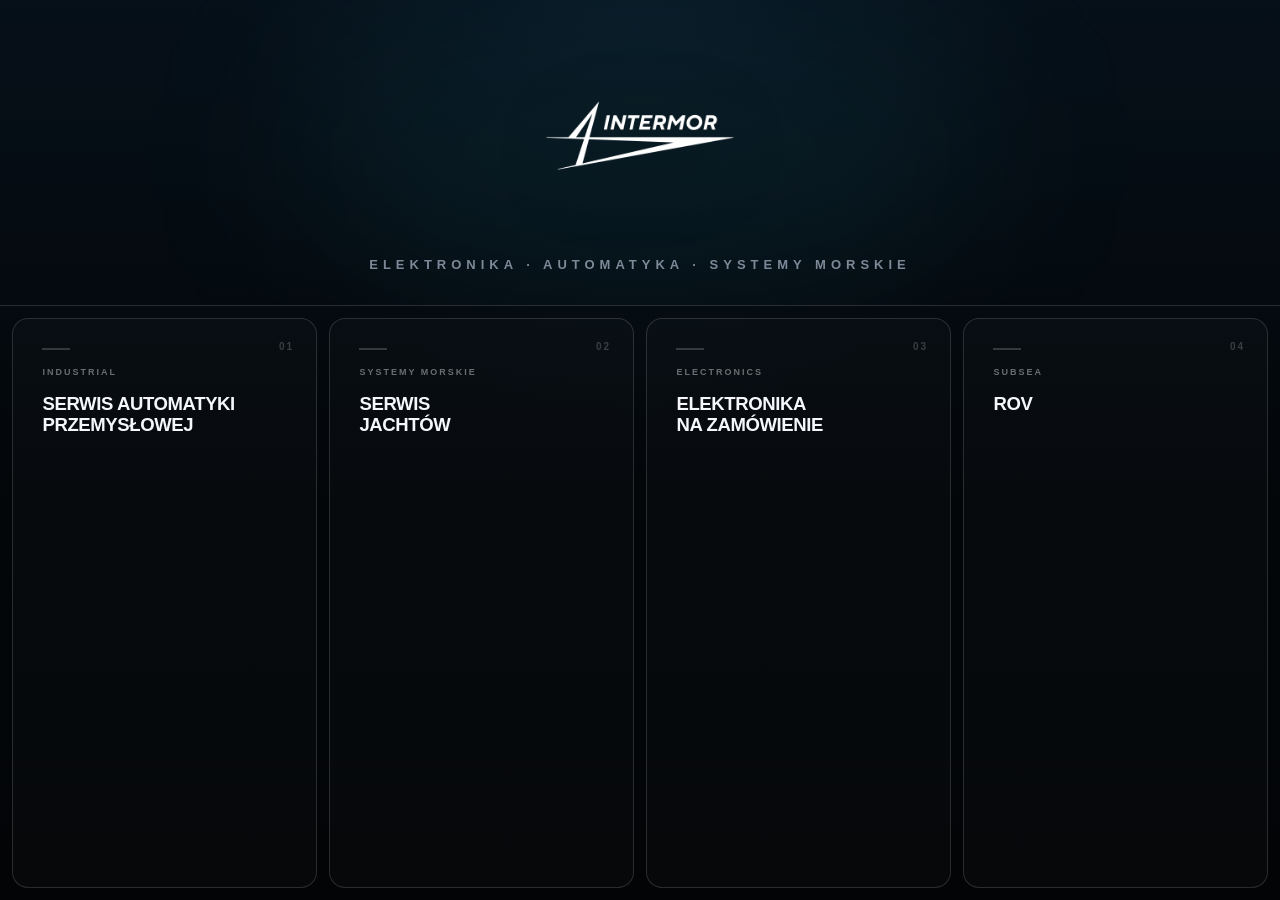
==== commit e84db4dc: "Update index.html" ====
--- a/index.html
+++ b/index.html
@@ -9,11 +9,11 @@
         content="width=device-width, initial-scale=1.0"
     >
 
-    <title>INTERMOR - Elektronika, automatyka i marine</title>
+    <title>INTERMOR - Elektronika, automatyka i systemy morskie</title>
 
     <meta
         name="description"
-        content="INTERMOR - automatyka przemysłowa, serwis jachtów, elektronika na zamówienie i inspekcje podwodne ROV."
+        content="INTERMOR - automatyka przemysłowa, serwis jachtów, elektronika na zamówienie i rozwijane systemy inspekcji podwodnych ROV."
     >
 
     <link rel="icon" href="logo.png">
@@ -38,7 +38,7 @@
         </a>
 
         <div class="brand-subtitle">
-            ELEKTRONIKA · AUTOMATYKA · MARINE
+            ELEKTRONIKA · AUTOMATYKA · SYSTEMY MORSKIE
         </div>
 
     </section>
@@ -97,7 +97,7 @@
             <div class="department-content">
 
                 <span class="department-type">
-                    MARINE
+                    SYSTEMY MORSKIE
                 </span>
 
                 <h2>
@@ -186,7 +186,7 @@
 
                     <p>
                         Inspekcje podwodne, dokumentacja techniczna
-                        i rozwiązania specjalistyczne.
+                        i rozwiązania dla środowiska wodnego.
                     </p>
 
                     <span class="department-button">
